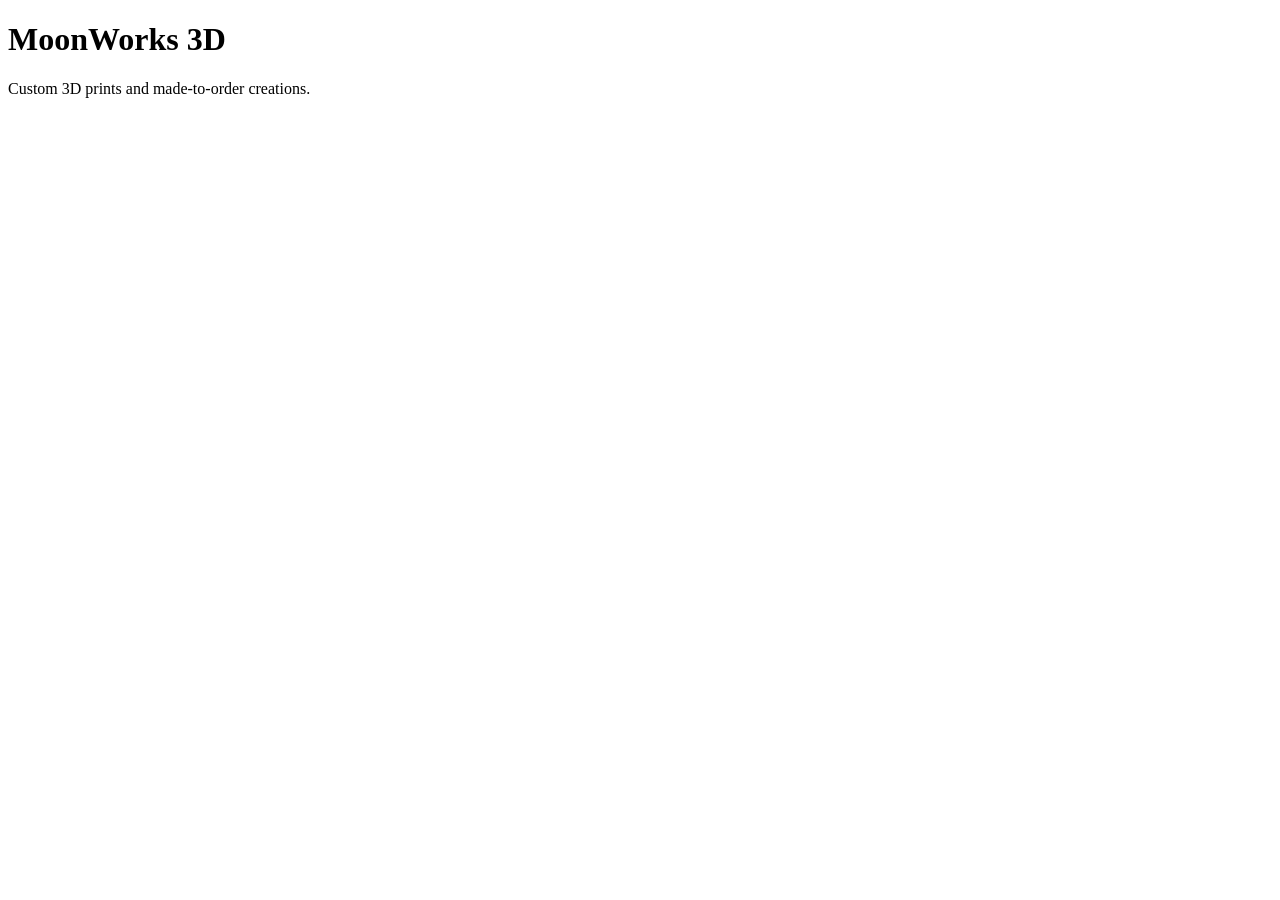
==== index.html @ e885275b "Create index.html" ====
<!DOCTYPE html>
<html lang="en">
<head>
  <meta charset="UTF-8">
  <meta name="viewport" content="width=device-width, initial-scale=1.0">
  <title>MoonWorks 3D</title>
</head>

<body>

  <h1>MoonWorks 3D</h1>

  <p>Custom 3D prints and made-to-order creations.</p>

</body>
</html>
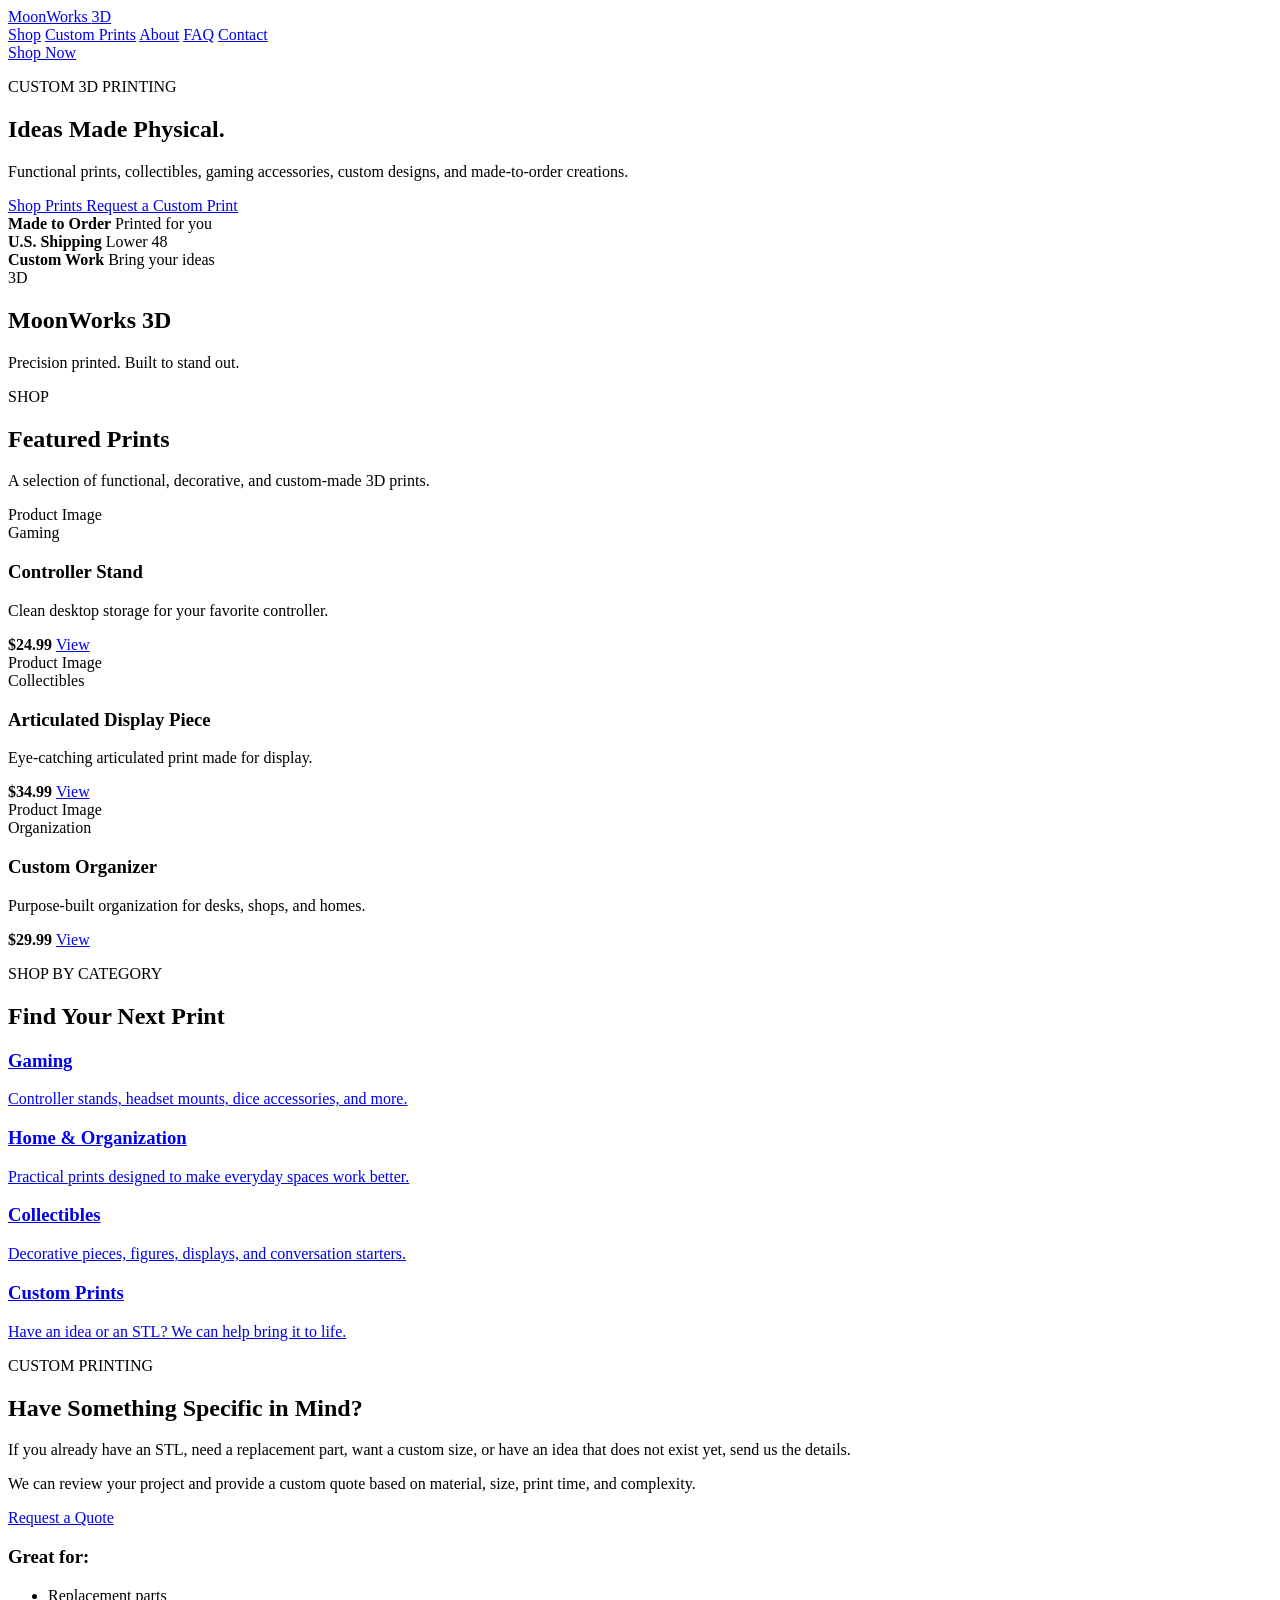
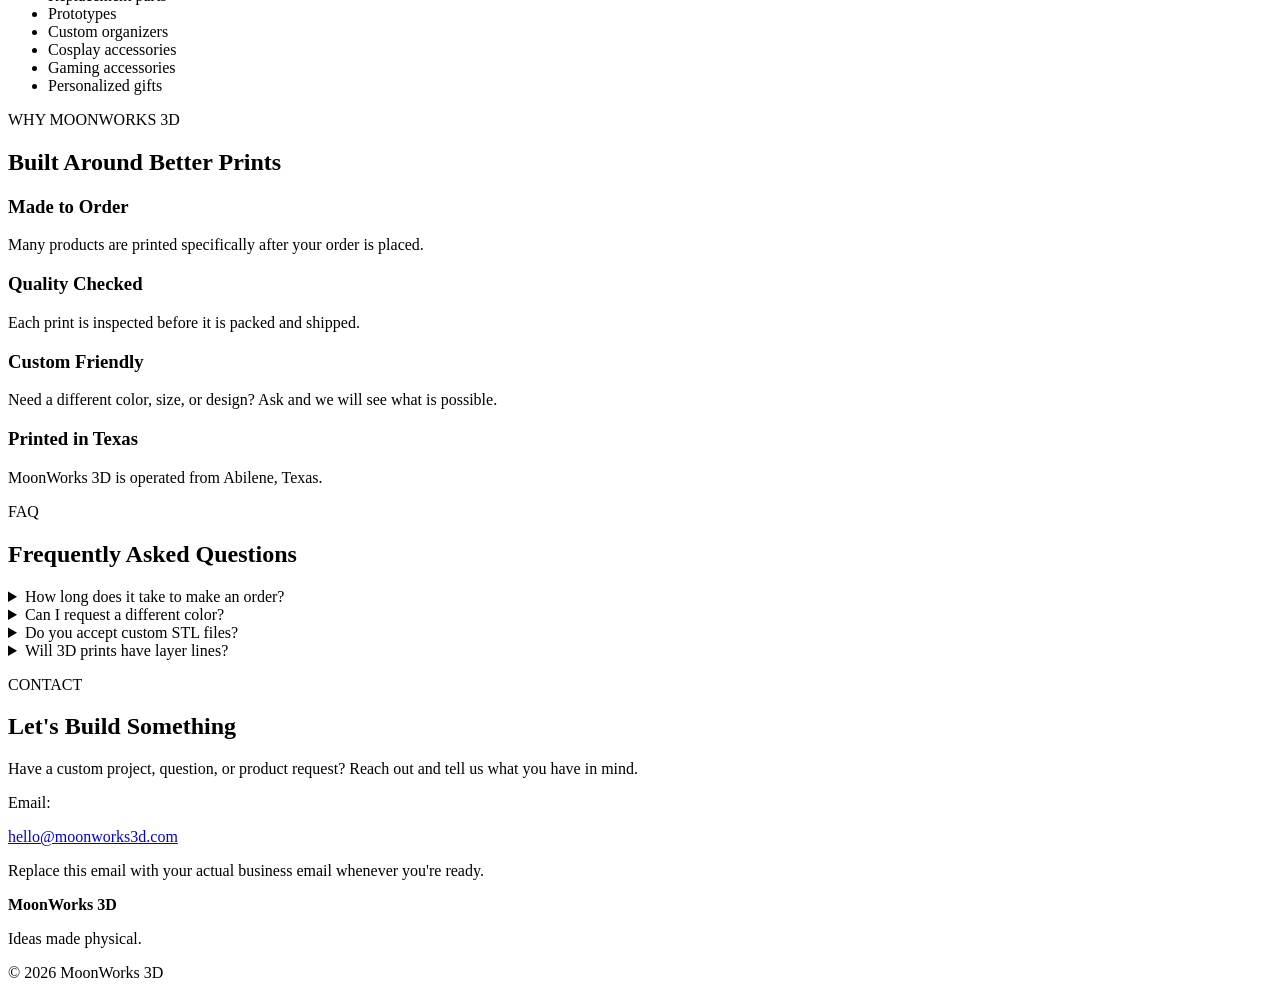
==== commit 373510e2: "Update index.html" ====
--- a/index.html
+++ b/index.html
@@ -3,14 +3,575 @@
 <head>
   <meta charset="UTF-8">
   <meta name="viewport" content="width=device-width, initial-scale=1.0">
-  <title>MoonWorks 3D</title>
+
+  <title>MoonWorks 3D | Custom 3D Prints</title>
+
+  <meta
+    name="description"
+    content="MoonWorks 3D creates custom 3D prints, functional designs, collectibles, gaming accessories, and made-to-order creations."
+  >
+
+  <link rel="stylesheet" href="styles.css">
 </head>
 
 <body>
 
-  <h1>MoonWorks 3D</h1>
-
-  <p>Custom 3D prints and made-to-order creations.</p>
+  <header class="site-header">
+    <div class="container nav-wrap">
+
+      <a href="#" class="logo">
+        MoonWorks <span>3D</span>
+      </a>
+
+      <nav class="main-nav">
+        <a href="#shop">Shop</a>
+        <a href="#custom">Custom Prints</a>
+        <a href="#about">About</a>
+        <a href="#faq">FAQ</a>
+        <a href="#contact">Contact</a>
+      </nav>
+
+      <a href="#shop" class="nav-button">
+        Shop Now
+      </a>
+
+    </div>
+  </header>
+
+
+  <main>
+
+    <section class="hero">
+      <div class="container hero-grid">
+
+        <div class="hero-copy">
+
+          <p class="eyebrow">
+            CUSTOM 3D PRINTING
+          </p>
+
+          <h1>
+            Ideas Made
+            <span>Physical.</span>
+          </h1>
+
+          <p class="hero-text">
+            Functional prints, collectibles, gaming accessories,
+            custom designs, and made-to-order creations.
+          </p>
+
+          <div class="hero-actions">
+
+            <a href="#shop" class="button primary">
+              Shop Prints
+            </a>
+
+            <a href="#custom" class="button secondary">
+              Request a Custom Print
+            </a>
+
+          </div>
+
+          <div class="hero-highlights">
+
+            <div>
+              <strong>Made to Order</strong>
+              <span>Printed for you</span>
+            </div>
+
+            <div>
+              <strong>U.S. Shipping</strong>
+              <span>Lower 48</span>
+            </div>
+
+            <div>
+              <strong>Custom Work</strong>
+              <span>Bring your ideas</span>
+            </div>
+
+          </div>
+
+        </div>
+
+
+        <div class="hero-card">
+
+          <div class="hero-card-inner">
+
+            <div class="print-icon">
+              3D
+            </div>
+
+            <h2>MoonWorks 3D</h2>
+
+            <p>
+              Precision printed.
+              Built to stand out.
+            </p>
+
+          </div>
+
+        </div>
+
+      </div>
+    </section>
+
+
+    <section class="section" id="shop">
+
+      <div class="container">
+
+        <div class="section-heading">
+
+          <p class="eyebrow">
+            SHOP
+          </p>
+
+          <h2>
+            Featured Prints
+          </h2>
+
+          <p>
+            A selection of functional, decorative,
+            and custom-made 3D prints.
+          </p>
+
+        </div>
+
+
+        <div class="product-grid">
+
+          <article class="product-card">
+
+            <div class="product-image placeholder">
+              Product Image
+            </div>
+
+            <div class="product-info">
+
+              <span class="product-category">
+                Gaming
+              </span>
+
+              <h3>
+                Controller Stand
+              </h3>
+
+              <p>
+                Clean desktop storage for your
+                favorite controller.
+              </p>
+
+              <div class="product-footer">
+
+                <strong>
+                  $24.99
+                </strong>
+
+                <a href="#" class="small-button">
+                  View
+                </a>
+
+              </div>
+
+            </div>
+
+          </article>
+
+
+          <article class="product-card">
+
+            <div class="product-image placeholder">
+              Product Image
+            </div>
+
+            <div class="product-info">
+
+              <span class="product-category">
+                Collectibles
+              </span>
+
+              <h3>
+                Articulated Display Piece
+              </h3>
+
+              <p>
+                Eye-catching articulated print
+                made for display.
+              </p>
+
+              <div class="product-footer">
+
+                <strong>
+                  $34.99
+                </strong>
+
+                <a href="#" class="small-button">
+                  View
+                </a>
+
+              </div>
+
+            </div>
+
+          </article>
+
+
+          <article class="product-card">
+
+            <div class="product-image placeholder">
+              Product Image
+            </div>
+
+            <div class="product-info">
+
+              <span class="product-category">
+                Organization
+              </span>
+
+              <h3>
+                Custom Organizer
+              </h3>
+
+              <p>
+                Purpose-built organization for
+                desks, shops, and homes.
+              </p>
+
+              <div class="product-footer">
+
+                <strong>
+                  $29.99
+                </strong>
+
+                <a href="#" class="small-button">
+                  View
+                </a>
+
+              </div>
+
+            </div>
+
+          </article>
+
+        </div>
+
+      </div>
+
+    </section>
+
+
+    <section class="section dark-section">
+
+      <div class="container">
+
+        <div class="section-heading">
+
+          <p class="eyebrow">
+            SHOP BY CATEGORY
+          </p>
+
+          <h2>
+            Find Your Next Print
+          </h2>
+
+        </div>
+
+
+        <div class="category-grid">
+
+          <a href="#" class="category-card">
+            <h3>Gaming</h3>
+            <p>
+              Controller stands, headset mounts,
+              dice accessories, and more.
+            </p>
+          </a>
+
+          <a href="#" class="category-card">
+            <h3>Home & Organization</h3>
+            <p>
+              Practical prints designed to make
+              everyday spaces work better.
+            </p>
+          </a>
+
+          <a href="#" class="category-card">
+            <h3>Collectibles</h3>
+            <p>
+              Decorative pieces, figures,
+              displays, and conversation starters.
+            </p>
+          </a>
+
+          <a href="#" class="category-card">
+            <h3>Custom Prints</h3>
+            <p>
+              Have an idea or an STL?
+              We can help bring it to life.
+            </p>
+          </a>
+
+        </div>
+
+      </div>
+
+    </section>
+
+
+    <section class="section custom-section" id="custom">
+
+      <div class="container custom-grid">
+
+        <div>
+
+          <p class="eyebrow">
+            CUSTOM PRINTING
+          </p>
+
+          <h2>
+            Have Something Specific in Mind?
+          </h2>
+
+          <p>
+            If you already have an STL, need a replacement part,
+            want a custom size, or have an idea that does not exist yet,
+            send us the details.
+          </p>
+
+          <p>
+            We can review your project and provide a custom quote
+            based on material, size, print time, and complexity.
+          </p>
+
+          <a href="#contact" class="button primary">
+            Request a Quote
+          </a>
+
+        </div>
+
+
+        <div class="custom-box">
+
+          <h3>
+            Great for:
+          </h3>
+
+          <ul>
+            <li>Replacement parts</li>
+            <li>Prototypes</li>
+            <li>Custom organizers</li>
+            <li>Cosplay accessories</li>
+            <li>Gaming accessories</li>
+            <li>Personalized gifts</li>
+          </ul>
+
+        </div>
+
+      </div>
+
+    </section>
+
+
+    <section class="section" id="about">
+
+      <div class="container">
+
+        <div class="section-heading">
+
+          <p class="eyebrow">
+            WHY MOONWORKS 3D
+          </p>
+
+          <h2>
+            Built Around Better Prints
+          </h2>
+
+        </div>
+
+
+        <div class="benefit-grid">
+
+          <div class="benefit">
+            <h3>Made to Order</h3>
+            <p>
+              Many products are printed specifically
+              after your order is placed.
+            </p>
+          </div>
+
+          <div class="benefit">
+            <h3>Quality Checked</h3>
+            <p>
+              Each print is inspected before it
+              is packed and shipped.
+            </p>
+          </div>
+
+          <div class="benefit">
+            <h3>Custom Friendly</h3>
+            <p>
+              Need a different color, size, or design?
+              Ask and we will see what is possible.
+            </p>
+          </div>
+
+          <div class="benefit">
+            <h3>Printed in Texas</h3>
+            <p>
+              MoonWorks 3D is operated from
+              Abilene, Texas.
+            </p>
+          </div>
+
+        </div>
+
+      </div>
+
+    </section>
+
+
+    <section class="section dark-section" id="faq">
+
+      <div class="container">
+
+        <div class="section-heading">
+
+          <p class="eyebrow">
+            FAQ
+          </p>
+
+          <h2>
+            Frequently Asked Questions
+          </h2>
+
+        </div>
+
+
+        <div class="faq-list">
+
+          <details>
+            <summary>
+              How long does it take to make an order?
+            </summary>
+
+            <p>
+              Production time depends on the size and complexity
+              of the print. Most items will list an estimated
+              production time before purchase.
+            </p>
+          </details>
+
+
+          <details>
+            <summary>
+              Can I request a different color?
+            </summary>
+
+            <p>
+              Yes. Available colors depend on the material
+              currently in stock.
+            </p>
+          </details>
+
+
+          <details>
+            <summary>
+              Do you accept custom STL files?
+            </summary>
+
+            <p>
+              Yes. You can request a quote for an STL you already
+              own or have permission to print.
+            </p>
+          </details>
+
+
+          <details>
+            <summary>
+              Will 3D prints have layer lines?
+            </summary>
+
+            <p>
+              Yes. FDM 3D printing creates products layer by layer,
+              so minor layer lines and surface variations are normal.
+            </p>
+          </details>
+
+        </div>
+
+      </div>
+
+    </section>
+
+
+    <section class="section contact-section" id="contact">
+
+      <div class="container contact-grid">
+
+        <div>
+
+          <p class="eyebrow">
+            CONTACT
+          </p>
+
+          <h2>
+            Let's Build Something
+          </h2>
+
+          <p>
+            Have a custom project, question, or product request?
+            Reach out and tell us what you have in mind.
+          </p>
+
+        </div>
+
+
+        <div class="contact-card">
+
+          <p>
+            Email:
+          </p>
+
+          <a href="mailto:hello@moonworks3d.com">
+            hello@moonworks3d.com
+          </a>
+
+          <p class="small-note">
+            Replace this email with your actual business email
+            whenever you're ready.
+          </p>
+
+        </div>
+
+      </div>
+
+    </section>
+
+  </main>
+
+
+  <footer class="site-footer">
+
+    <div class="container footer-wrap">
+
+      <div>
+        <strong>
+          MoonWorks 3D
+        </strong>
+
+        <p>
+          Ideas made physical.
+        </p>
+      </div>
+
+      <p>
+        © 2026 MoonWorks 3D
+      </p>
+
+    </div>
+
+  </footer>
 
 </body>
 </html>
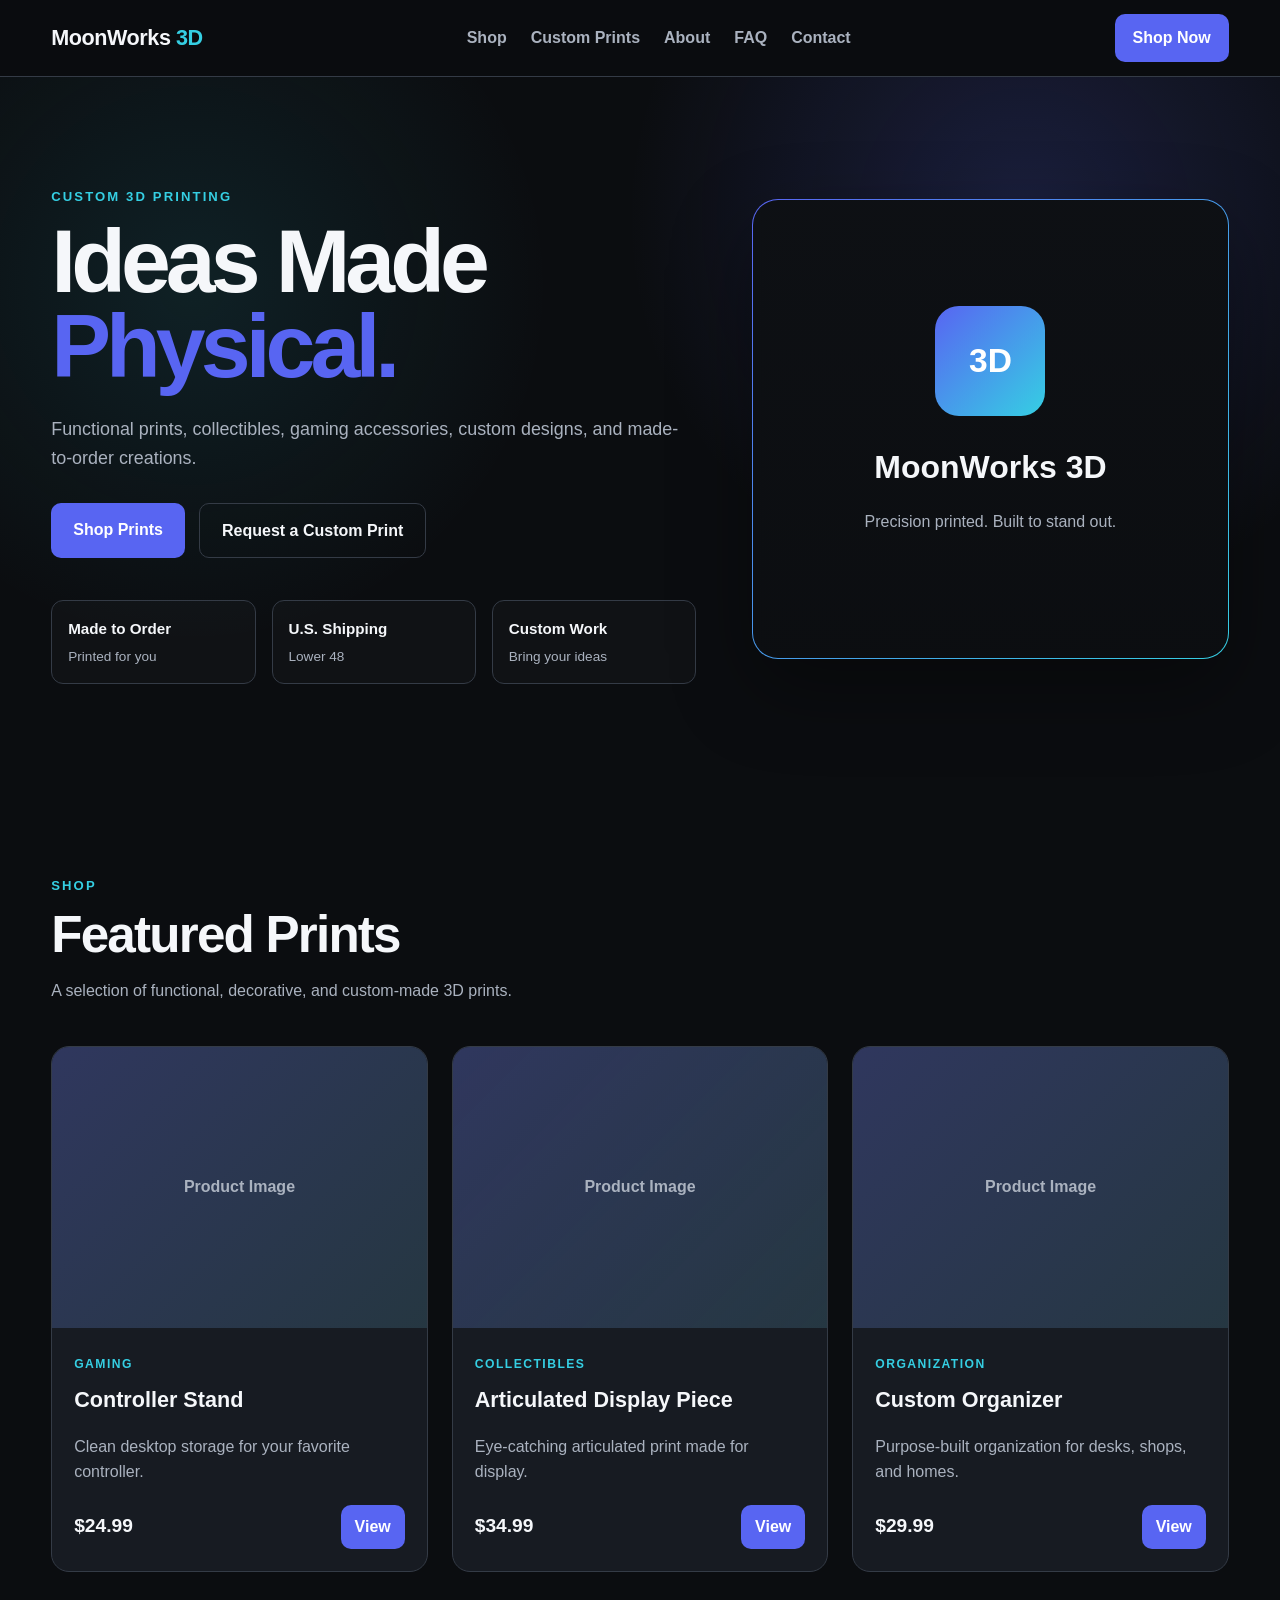
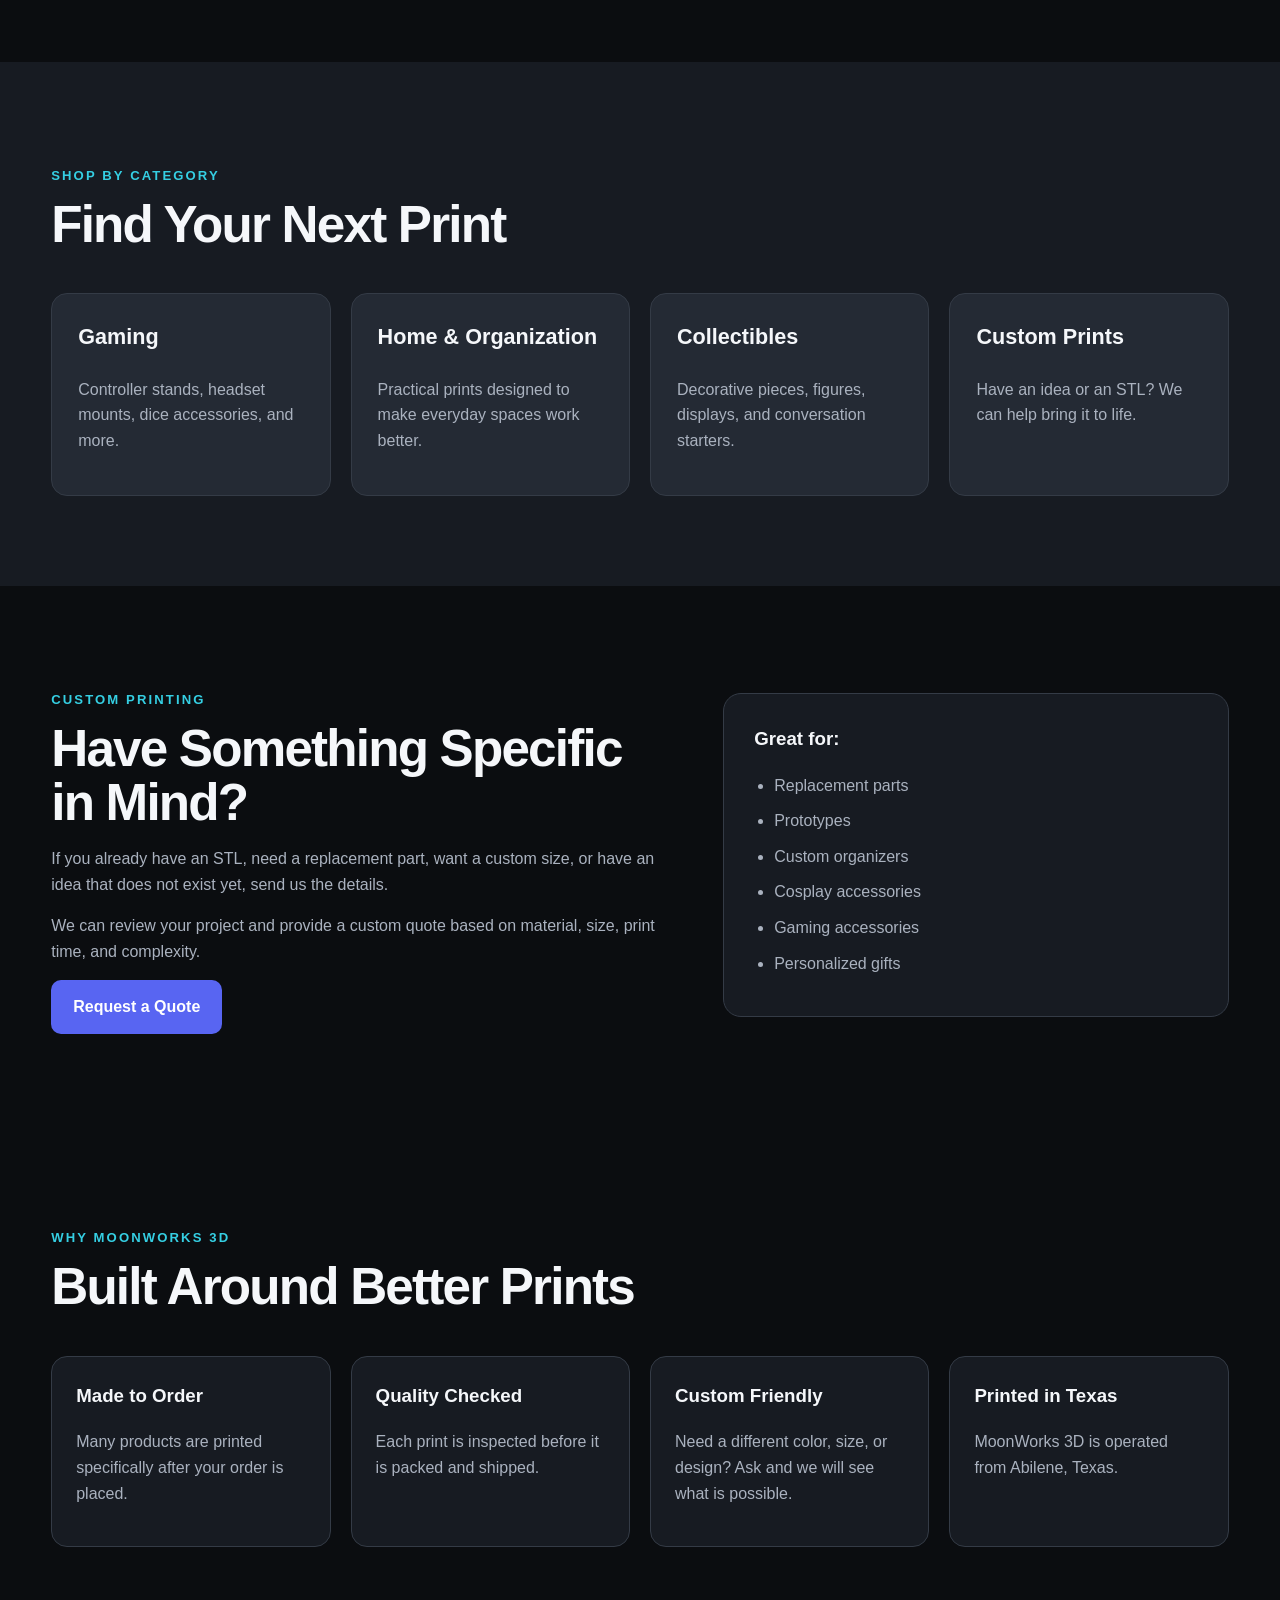
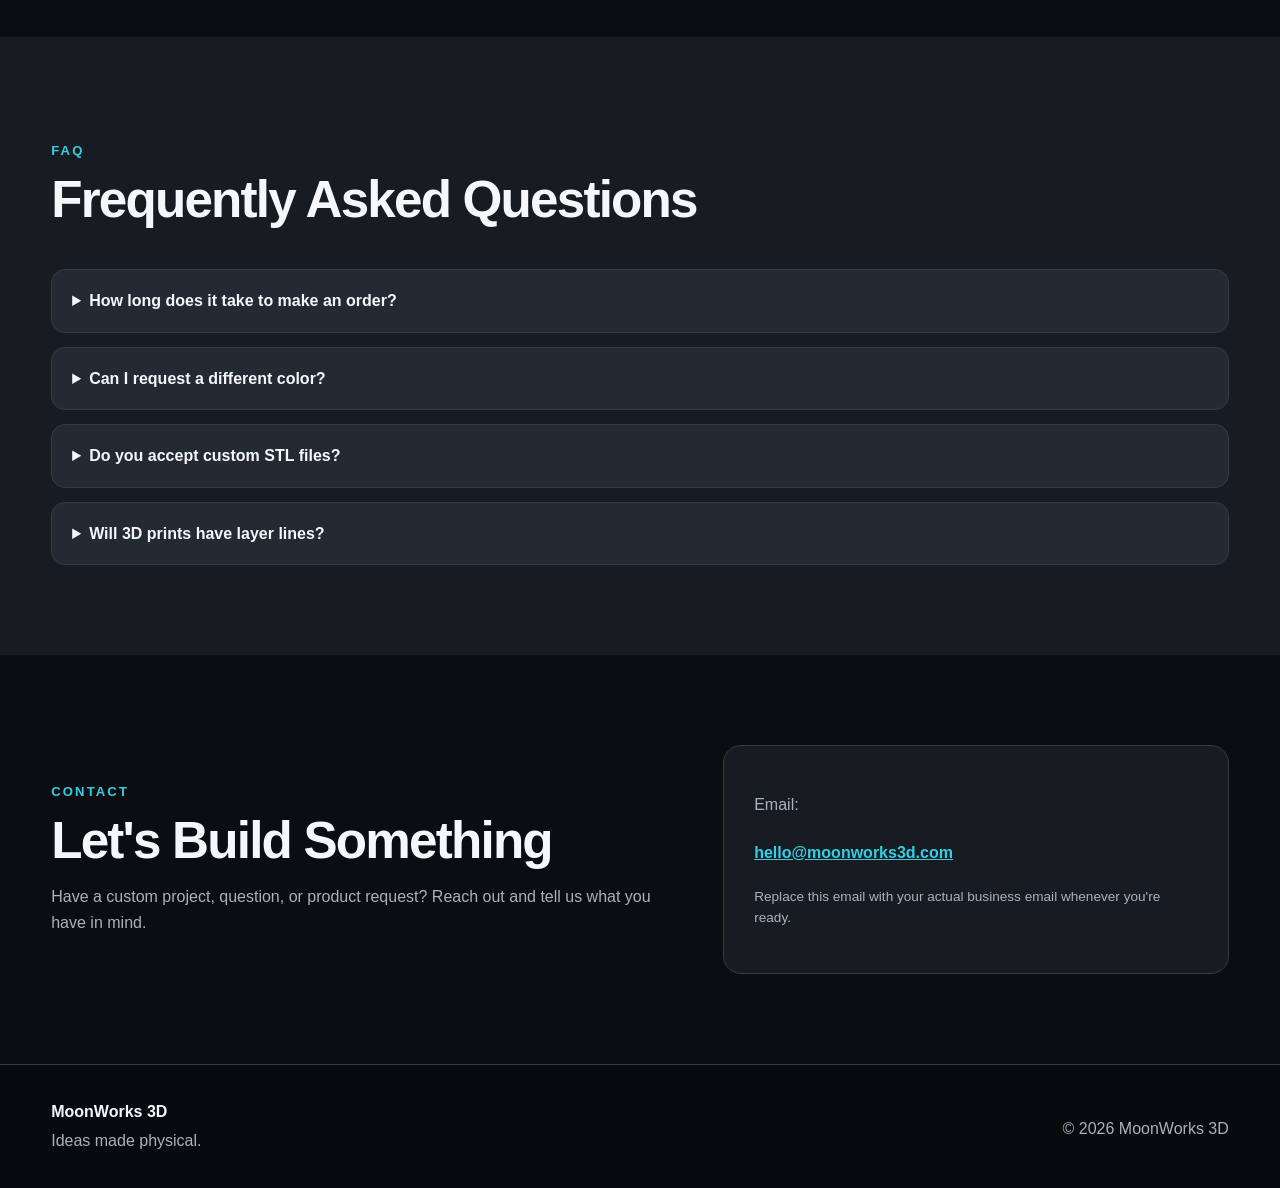
==== commit ab1a5c93: "Update index.html" ====
--- a/index.html
+++ b/index.html
@@ -24,14 +24,14 @@
       </a>
 
       <nav class="main-nav">
-        <a href="#shop">Shop</a>
+        <a href="shop.html">Shop</a>        
         <a href="#custom">Custom Prints</a>
         <a href="#about">About</a>
         <a href="#faq">FAQ</a>
         <a href="#contact">Contact</a>
       </nav>
 
-      <a href="#shop" class="nav-button">
+      <a href="shop.html" class="nav-button">
         Shop Now
       </a>
 
@@ -62,7 +62,7 @@
 
           <div class="hero-actions">
 
-            <a href="#shop" class="button primary">
+            <a href="shop.html" class="button primary">
               Shop Prints
             </a>
 
--- a/styles.css
+++ b/styles.css
@@ -0,0 +1,536 @@
+:root {
+  --black: #0b0d10;
+  --graphite: #171b22;
+  --gunmetal: #242a34;
+  --blue: #5865f2;
+  --cyan: #35cfe3;
+  --white: #f5f7fa;
+  --gray: #aab2bf;
+  --border: #343b46;
+}
+
+* {
+  box-sizing: border-box;
+}
+
+html {
+  scroll-behavior: smooth;
+}
+
+body {
+  margin: 0;
+  font-family: Arial, Helvetica, sans-serif;
+  background: var(--black);
+  color: var(--white);
+  line-height: 1.6;
+}
+
+a {
+  color: inherit;
+}
+
+.container {
+  width: min(1180px, 92%);
+  margin: 0 auto;
+}
+
+.site-header {
+  position: sticky;
+  top: 0;
+  z-index: 1000;
+  background: rgba(11, 13, 16, 0.96);
+  border-bottom: 1px solid var(--border);
+  backdrop-filter: blur(10px);
+}
+
+.nav-wrap {
+  min-height: 76px;
+  display: flex;
+  align-items: center;
+  justify-content: space-between;
+  gap: 24px;
+}
+
+.logo {
+  font-size: 1.35rem;
+  font-weight: 800;
+  text-decoration: none;
+  letter-spacing: -0.02em;
+}
+
+.logo span {
+  color: var(--cyan);
+}
+
+.main-nav {
+  display: flex;
+  gap: 24px;
+}
+
+.main-nav a {
+  text-decoration: none;
+  color: var(--gray);
+  font-weight: 600;
+}
+
+.main-nav a:hover {
+  color: var(--white);
+}
+
+.nav-button,
+.button,
+.small-button {
+  text-decoration: none;
+  font-weight: 700;
+  border-radius: 10px;
+  transition: 0.2s ease;
+}
+
+.nav-button {
+  padding: 11px 18px;
+  background: var(--blue);
+  color: white;
+}
+
+.nav-button:hover {
+  transform: translateY(-1px);
+}
+
+.hero {
+  background:
+    radial-gradient(circle at 80% 20%, rgba(88, 101, 242, 0.20), transparent 34%),
+    radial-gradient(circle at 15% 30%, rgba(53, 207, 227, 0.10), transparent 30%),
+    var(--black);
+
+  padding: 96px 0 88px;
+}
+
+.hero-grid {
+  display: grid;
+  grid-template-columns: 1.15fr 0.85fr;
+  gap: 56px;
+  align-items: center;
+}
+
+.eyebrow {
+  color: var(--cyan);
+  font-size: 0.82rem;
+  font-weight: 800;
+  letter-spacing: 0.16em;
+  margin-bottom: 12px;
+}
+
+.hero h1 {
+  margin: 0;
+  font-size: clamp(3rem, 7vw, 6.5rem);
+  line-height: 0.95;
+  letter-spacing: -0.055em;
+  max-width: 760px;
+}
+
+.hero h1 span {
+  color: var(--blue);
+}
+
+.hero-text {
+  margin-top: 26px;
+  max-width: 650px;
+  color: var(--gray);
+  font-size: 1.12rem;
+}
+
+.hero-actions {
+  display: flex;
+  gap: 14px;
+  flex-wrap: wrap;
+  margin-top: 30px;
+}
+
+.button {
+  display: inline-block;
+  padding: 14px 22px;
+}
+
+.button.primary {
+  background: var(--blue);
+  color: white;
+}
+
+.button.primary:hover {
+  transform: translateY(-2px);
+}
+
+.button.secondary {
+  border: 1px solid var(--border);
+  color: var(--white);
+  background: transparent;
+}
+
+.button.secondary:hover {
+  border-color: var(--cyan);
+  color: var(--cyan);
+}
+
+.hero-highlights {
+  display: grid;
+  grid-template-columns: repeat(3, 1fr);
+  gap: 16px;
+  margin-top: 42px;
+}
+
+.hero-highlights div {
+  padding: 16px;
+  border: 1px solid var(--border);
+  border-radius: 12px;
+  background: rgba(255, 255, 255, 0.02);
+}
+
+.hero-highlights strong,
+.hero-highlights span {
+  display: block;
+}
+
+.hero-highlights strong {
+  font-size: 0.95rem;
+}
+
+.hero-highlights span {
+  margin-top: 4px;
+  color: var(--gray);
+  font-size: 0.85rem;
+}
+
+.hero-card {
+  min-height: 460px;
+  border-radius: 26px;
+  padding: 1px;
+  background: linear-gradient(135deg, var(--blue), var(--cyan));
+  box-shadow: 0 30px 80px rgba(0, 0, 0, 0.35);
+}
+
+.hero-card-inner {
+  height: 100%;
+  min-height: 458px;
+  border-radius: 25px;
+  background:
+    linear-gradient(rgba(11, 13, 16, 0.78), rgba(11, 13, 16, 0.95)),
+    var(--graphite);
+
+  display: flex;
+  flex-direction: column;
+  align-items: center;
+  justify-content: center;
+  text-align: center;
+  padding: 40px;
+}
+
+.print-icon {
+  width: 110px;
+  height: 110px;
+  border-radius: 24px;
+  display: grid;
+  place-items: center;
+
+  font-size: 2.1rem;
+  font-weight: 900;
+
+  background: linear-gradient(135deg, var(--blue), var(--cyan));
+  color: white;
+
+  margin-bottom: 26px;
+}
+
+.hero-card h2 {
+  font-size: 2rem;
+  margin: 0;
+}
+
+.hero-card p {
+  color: var(--gray);
+  max-width: 260px;
+}
+
+.section {
+  padding: 90px 0;
+}
+
+.dark-section {
+  background: var(--graphite);
+}
+
+.section-heading {
+  max-width: 680px;
+  margin-bottom: 42px;
+}
+
+.section-heading h2,
+.custom-section h2,
+.contact-section h2 {
+  margin: 0;
+  font-size: clamp(2rem, 4vw, 3.4rem);
+  line-height: 1.05;
+  letter-spacing: -0.035em;
+}
+
+.section-heading p:not(.eyebrow) {
+  color: var(--gray);
+}
+
+.product-grid {
+  display: grid;
+  grid-template-columns: repeat(3, 1fr);
+  gap: 24px;
+}
+
+.product-card {
+  background: var(--graphite);
+  border: 1px solid var(--border);
+  border-radius: 18px;
+  overflow: hidden;
+}
+
+.product-image {
+  aspect-ratio: 4 / 3;
+  display: grid;
+  place-items: center;
+  background:
+    linear-gradient(135deg, rgba(88, 101, 242, 0.22), rgba(53, 207, 227, 0.08)),
+    var(--gunmetal);
+  color: var(--gray);
+  font-weight: 700;
+}
+
+.product-info {
+  padding: 22px;
+}
+
+.product-category {
+  color: var(--cyan);
+  font-size: 0.76rem;
+  font-weight: 800;
+  text-transform: uppercase;
+  letter-spacing: 0.12em;
+}
+
+.product-info h3 {
+  margin: 8px 0 8px;
+  font-size: 1.35rem;
+}
+
+.product-info p {
+  color: var(--gray);
+}
+
+.product-footer {
+  display: flex;
+  justify-content: space-between;
+  align-items: center;
+  margin-top: 20px;
+}
+
+.product-footer strong {
+  font-size: 1.2rem;
+}
+
+.small-button {
+  padding: 9px 14px;
+  background: var(--blue);
+  color: white;
+}
+
+.category-grid {
+  display: grid;
+  grid-template-columns: repeat(4, 1fr);
+  gap: 20px;
+}
+
+.category-card {
+  text-decoration: none;
+  padding: 26px;
+  border: 1px solid var(--border);
+  border-radius: 16px;
+  background: var(--gunmetal);
+  min-height: 190px;
+}
+
+.category-card:hover {
+  border-color: var(--blue);
+  transform: translateY(-2px);
+}
+
+.category-card h3 {
+  margin-top: 0;
+  font-size: 1.35rem;
+}
+
+.category-card p {
+  color: var(--gray);
+}
+
+.custom-grid,
+.contact-grid {
+  display: grid;
+  grid-template-columns: 1.1fr 0.9fr;
+  gap: 54px;
+  align-items: center;
+}
+
+.custom-section p:not(.eyebrow),
+.contact-section p:not(.eyebrow) {
+  color: var(--gray);
+}
+
+.custom-box,
+.contact-card {
+  border: 1px solid var(--border);
+  background: var(--graphite);
+  border-radius: 18px;
+  padding: 30px;
+}
+
+.custom-box h3 {
+  margin-top: 0;
+}
+
+.custom-box ul {
+  margin: 0;
+  padding-left: 20px;
+}
+
+.custom-box li {
+  margin: 10px 0;
+  color: var(--gray);
+}
+
+.benefit-grid {
+  display: grid;
+  grid-template-columns: repeat(4, 1fr);
+  gap: 20px;
+}
+
+.benefit {
+  padding: 24px;
+  border-radius: 16px;
+  border: 1px solid var(--border);
+  background: var(--graphite);
+}
+
+.benefit h3 {
+  margin-top: 0;
+}
+
+.benefit p {
+  color: var(--gray);
+}
+
+.faq-list {
+  display: grid;
+  gap: 14px;
+}
+
+details {
+  border: 1px solid var(--border);
+  border-radius: 14px;
+  padding: 18px 20px;
+  background: var(--gunmetal);
+}
+
+summary {
+  cursor: pointer;
+  font-weight: 700;
+}
+
+details p {
+  color: var(--gray);
+  margin-bottom: 0;
+}
+
+.contact-card a {
+  display: inline-block;
+  margin-top: 6px;
+  color: var(--cyan);
+  font-weight: 700;
+}
+
+.small-note {
+  font-size: 0.85rem;
+  margin-top: 20px;
+}
+
+.site-footer {
+  border-top: 1px solid var(--border);
+  background: #080a0d;
+  padding: 34px 0;
+}
+
+.footer-wrap {
+  display: flex;
+  justify-content: space-between;
+  align-items: center;
+  gap: 20px;
+}
+
+.footer-wrap p {
+  color: var(--gray);
+  margin: 4px 0 0;
+}
+
+@media (max-width: 900px) {
+  .main-nav {
+    display: none;
+  }
+
+  .hero-grid,
+  .custom-grid,
+  .contact-grid {
+    grid-template-columns: 1fr;
+  }
+
+  .product-grid {
+    grid-template-columns: 1fr 1fr;
+  }
+
+  .category-grid,
+  .benefit-grid {
+    grid-template-columns: 1fr 1fr;
+  }
+
+  .hero-card {
+    min-height: 340px;
+  }
+
+  .hero-card-inner {
+    min-height: 338px;
+  }
+}
+
+@media (max-width: 620px) {
+  .nav-button {
+    display: none;
+  }
+
+  .hero {
+    padding-top: 72px;
+  }
+
+  .hero-highlights,
+  .product-grid,
+  .category-grid,
+  .benefit-grid {
+    grid-template-columns: 1fr;
+  }
+
+  .hero-actions {
+    flex-direction: column;
+  }
+
+  .button {
+    text-align: center;
+    width: 100%;
+  }
+
+  .footer-wrap {
+    flex-direction: column;
+    align-items: flex-start;
+  }
+}
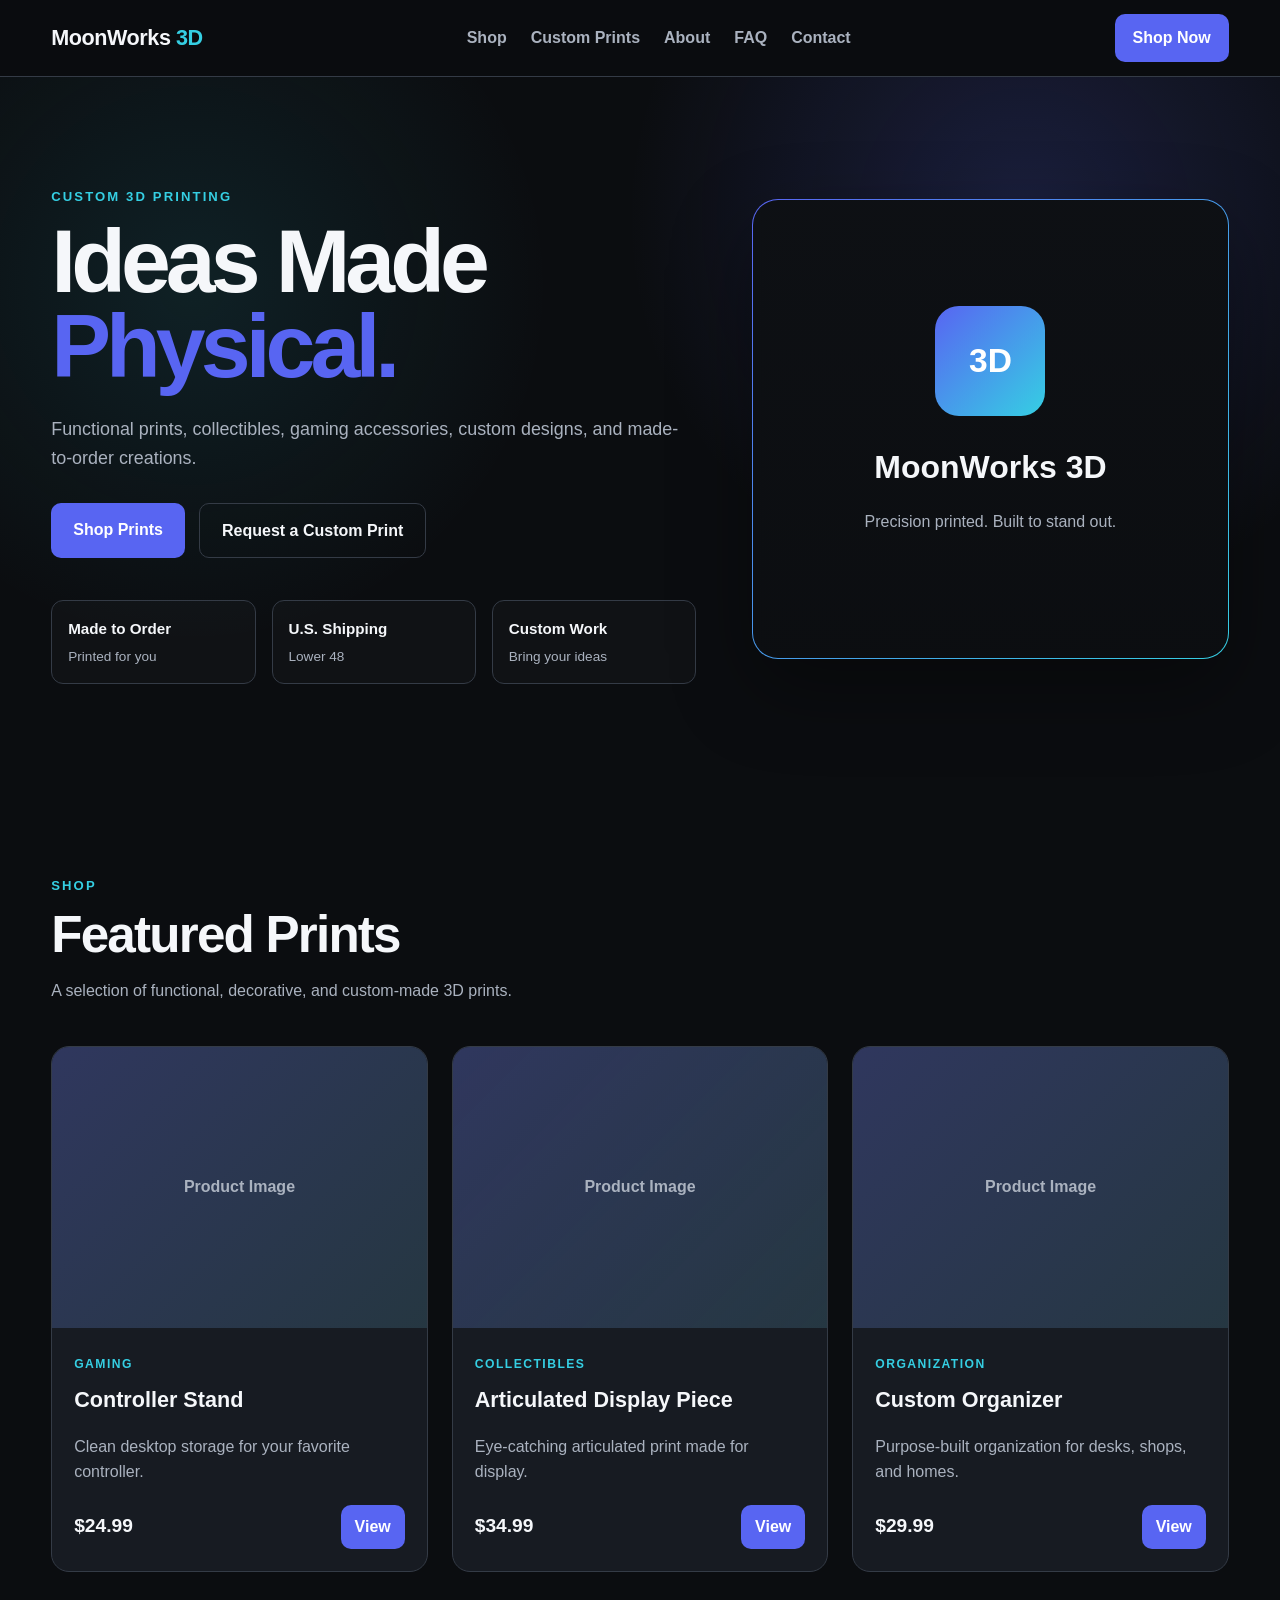
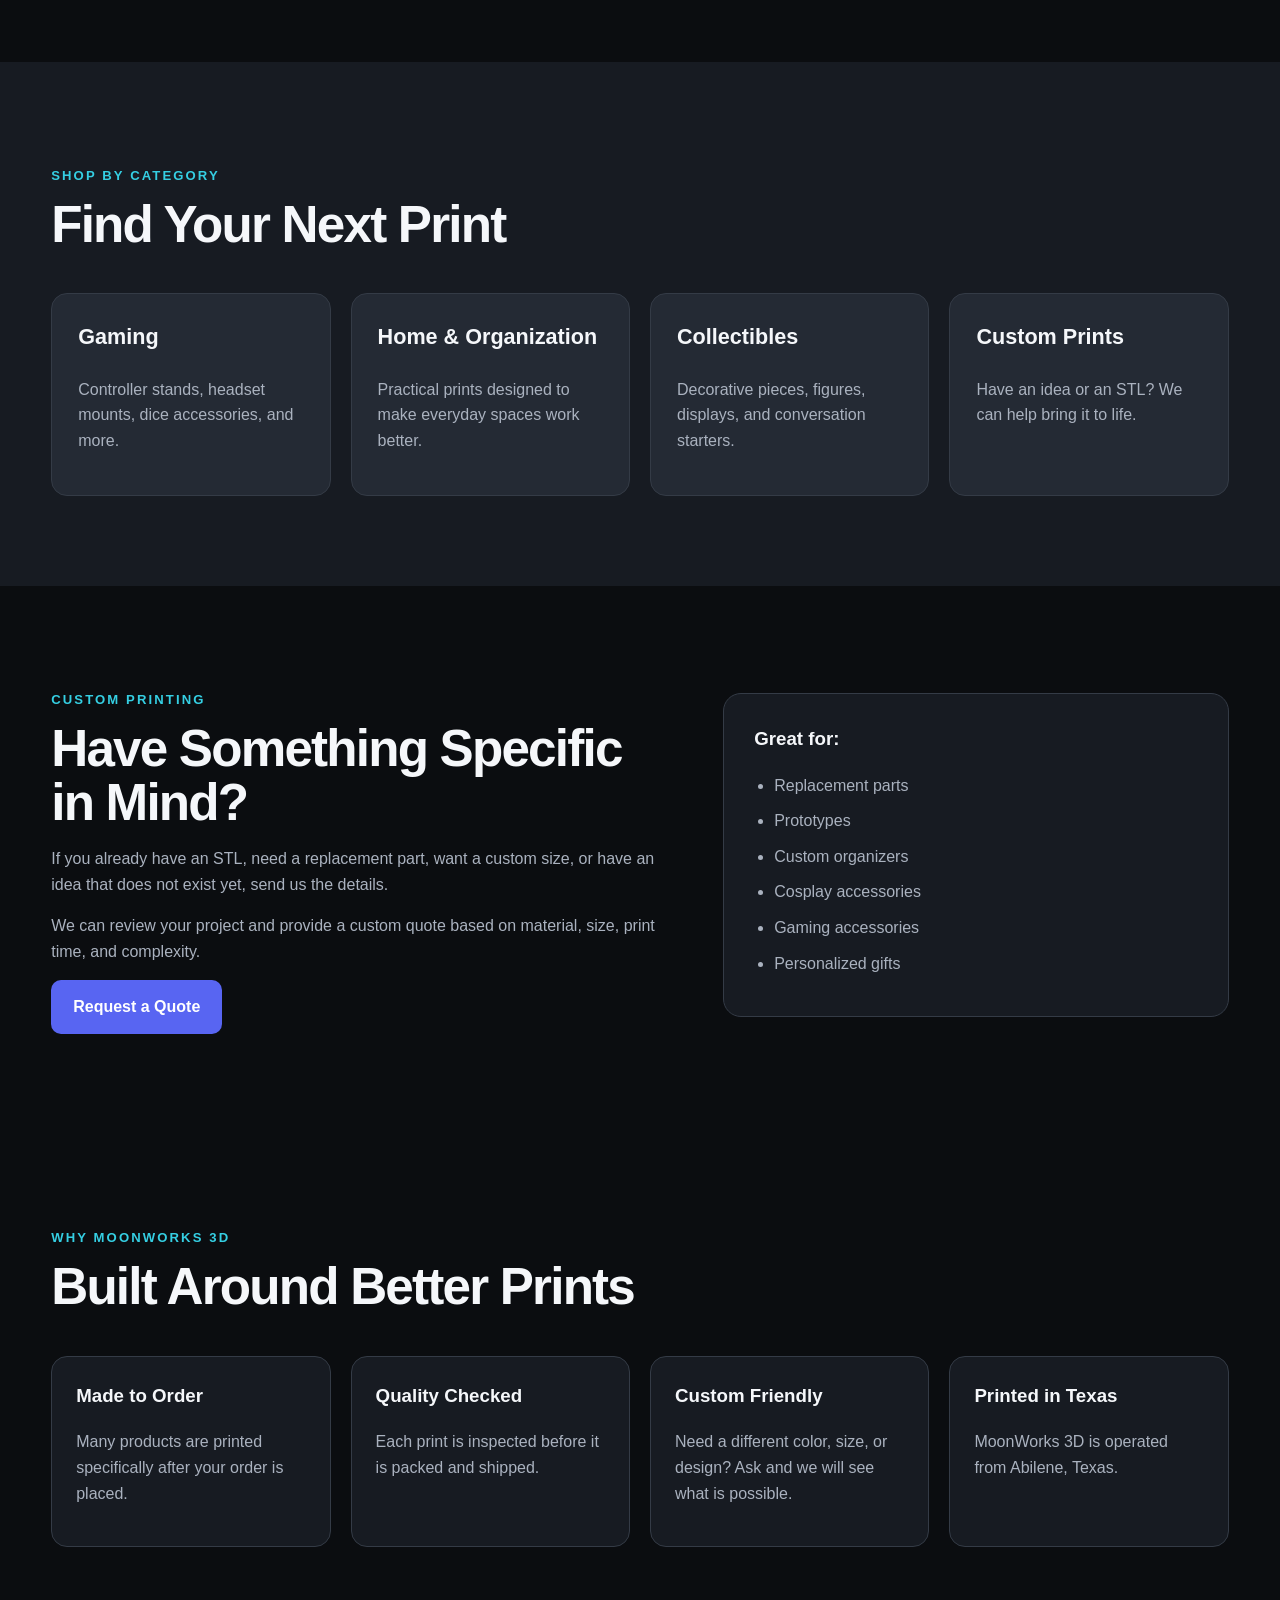
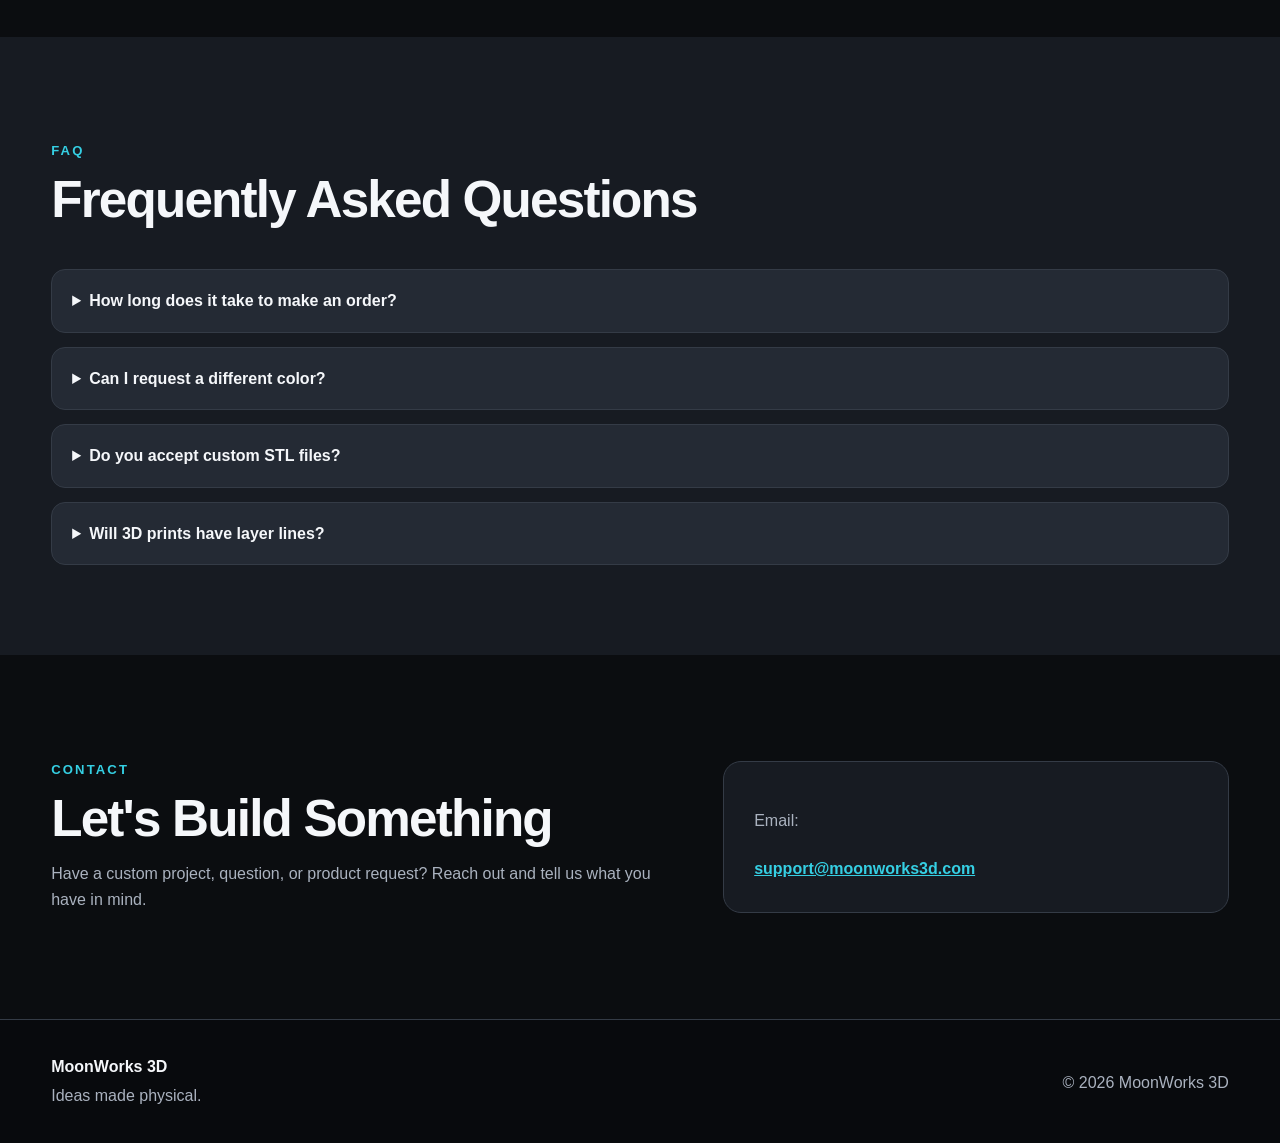
==== commit ebf8d127: "Update index.html" ====
--- a/index.html
+++ b/index.html
@@ -533,14 +533,9 @@
             Email:
           </p>
 
-          <a href="mailto:hello@moonworks3d.com">
-            hello@moonworks3d.com
+         <a href="mailto:support@moonworks3d.com">
+            support@moonworks3d.com
           </a>
-
-          <p class="small-note">
-            Replace this email with your actual business email
-            whenever you're ready.
-          </p>
 
         </div>
 
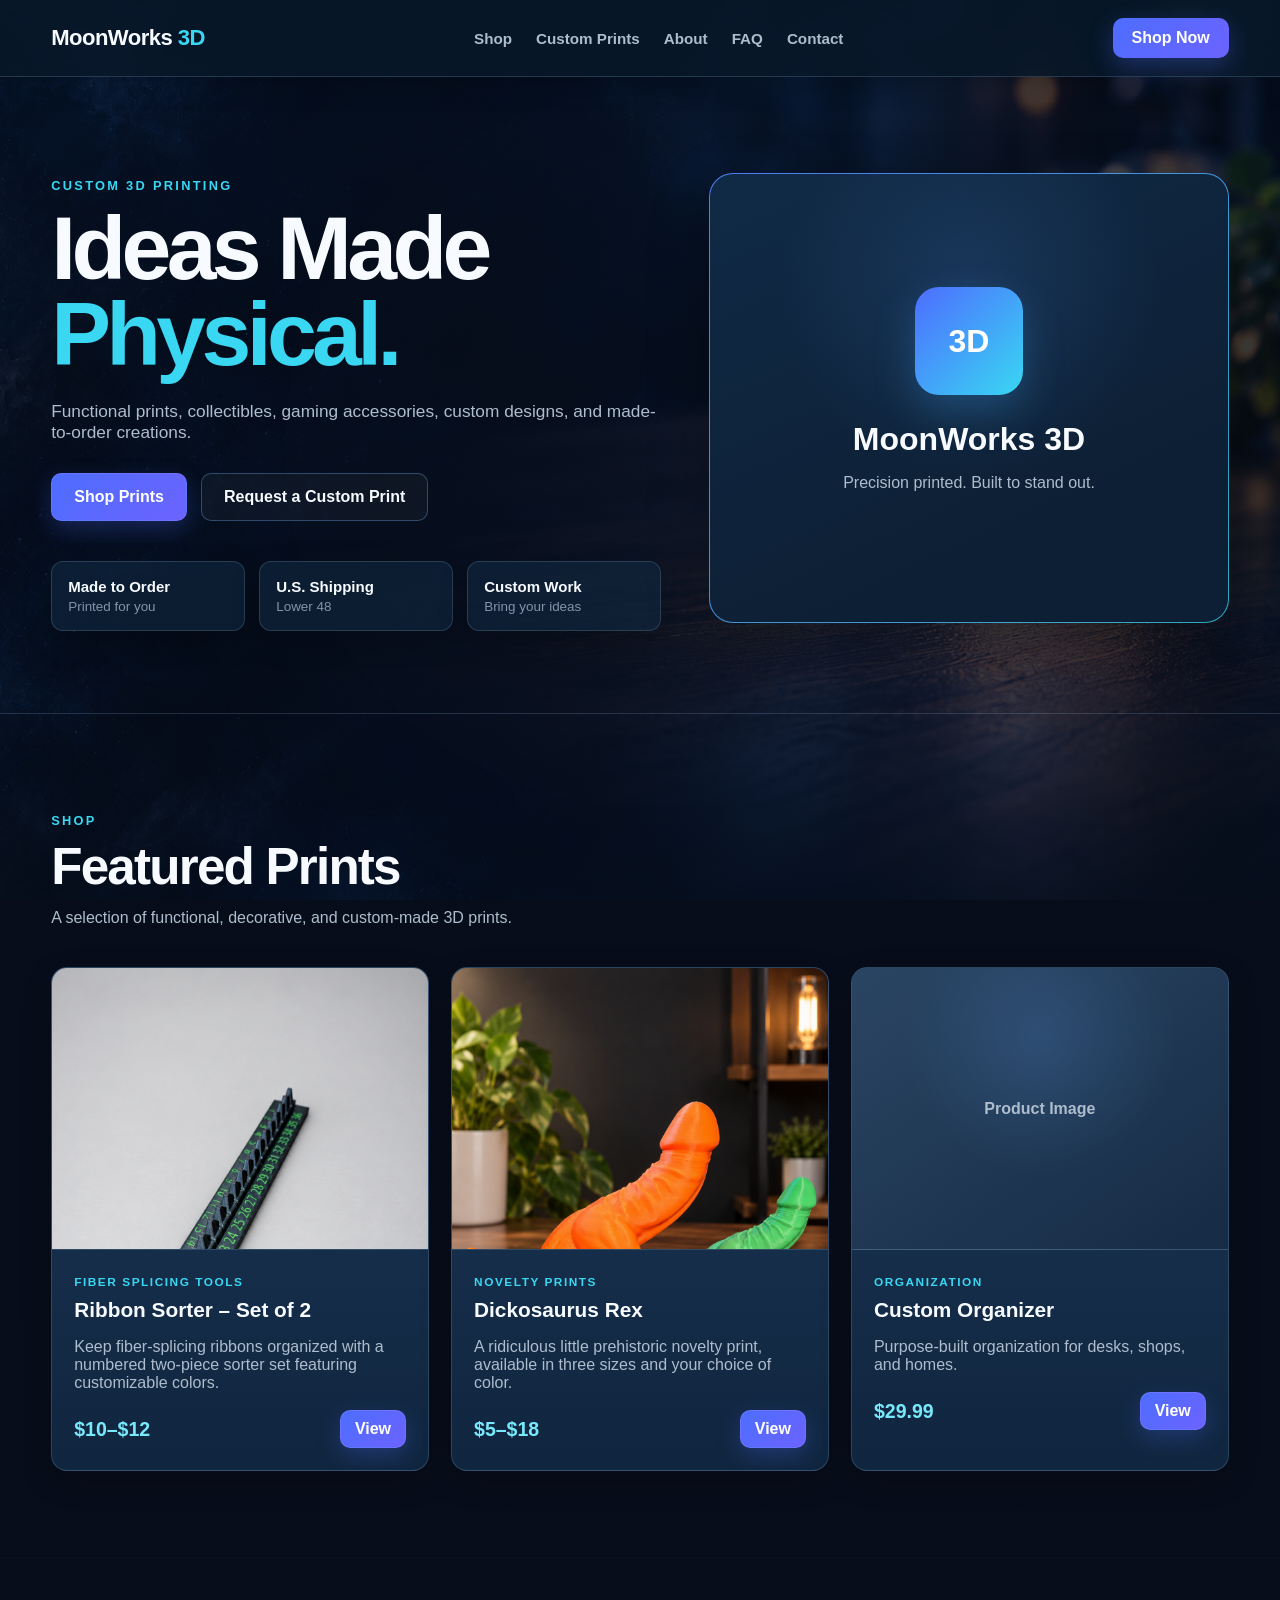
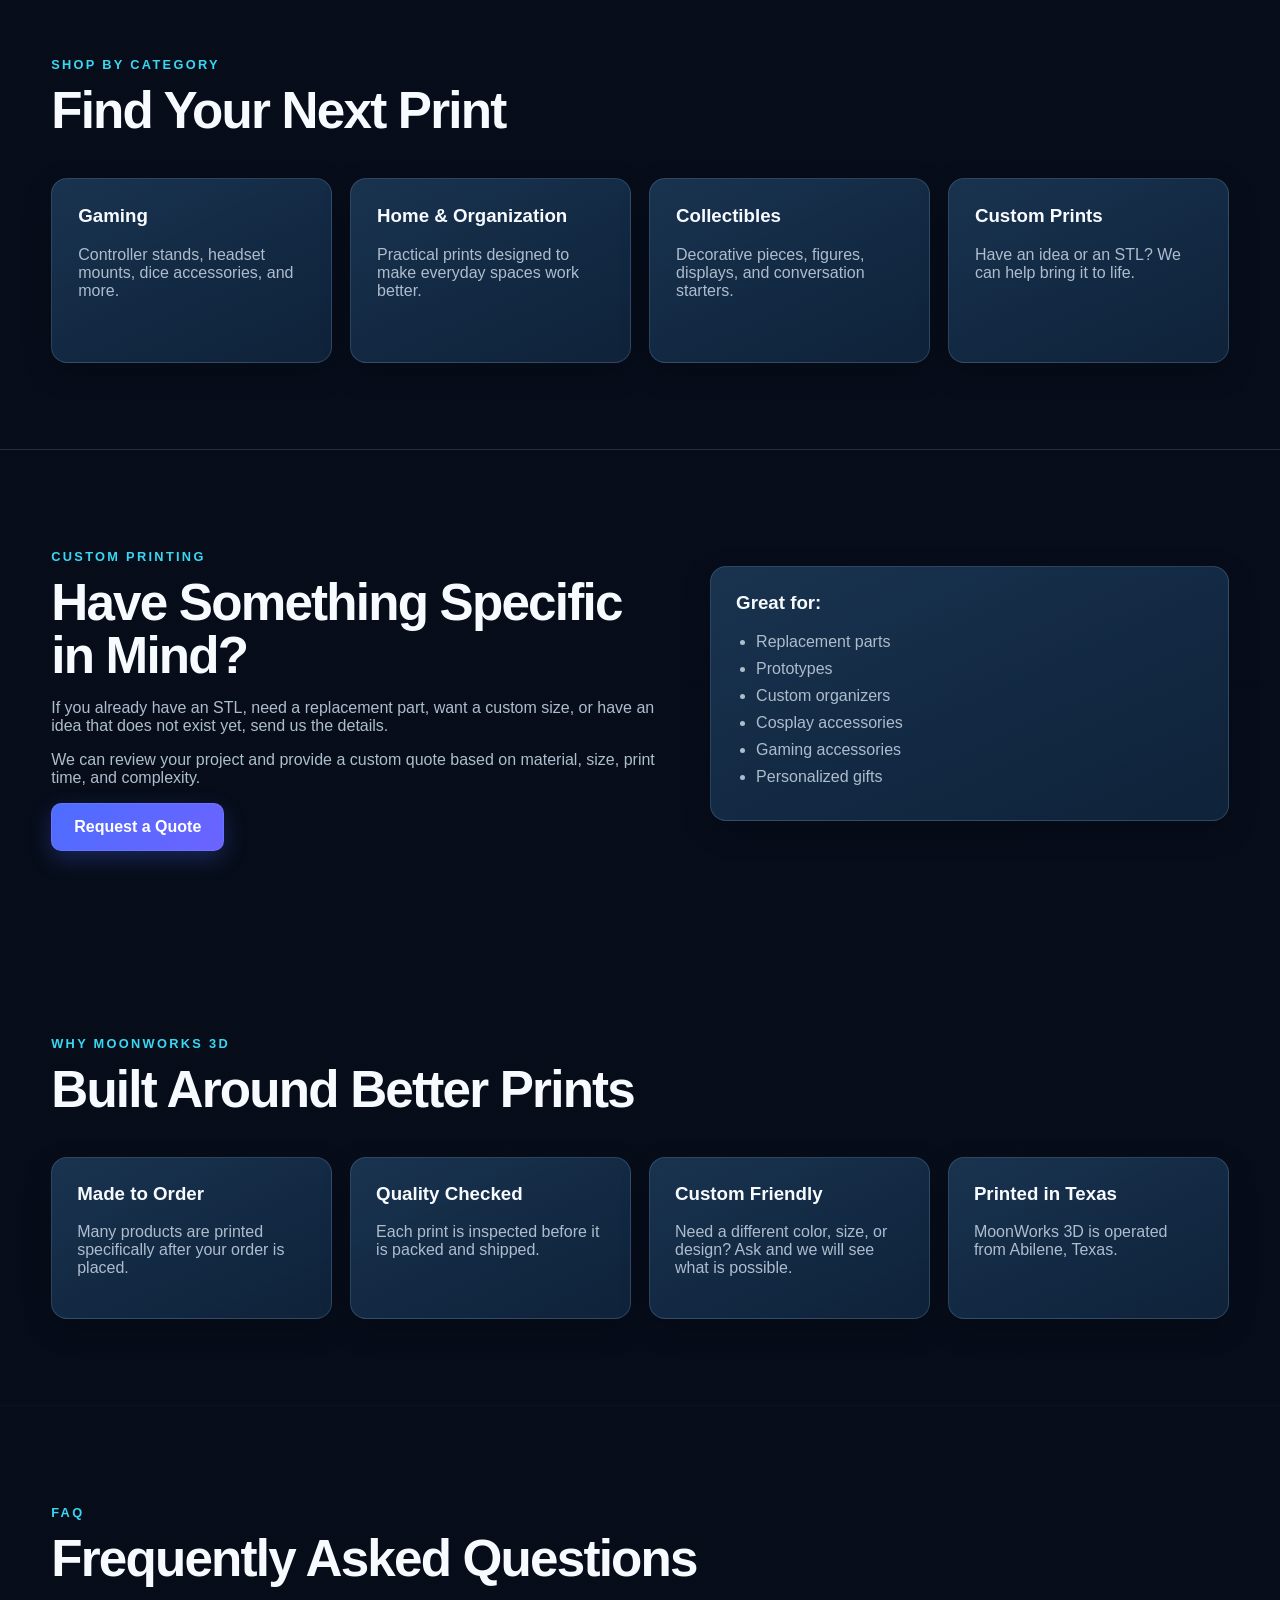
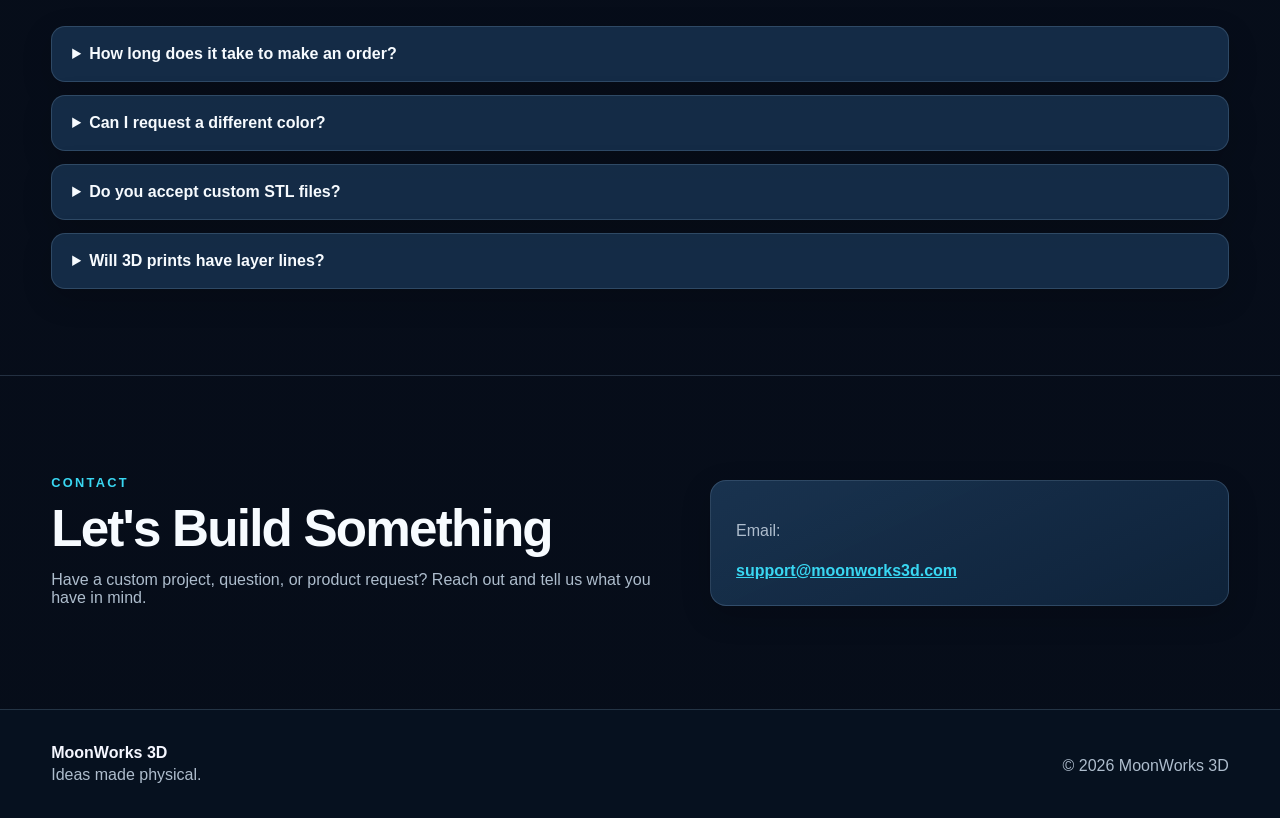
==== commit 6988a3e0: "Add files via upload" ====
--- a/index.html
+++ b/index.html
@@ -18,13 +18,12 @@
 
   <header class="site-header">
     <div class="container nav-wrap">
-
       <a href="#" class="logo">
         MoonWorks <span>3D</span>
       </a>
 
       <nav class="main-nav">
-        <a href="shop.html">Shop</a>        
+        <a href="shop.html">Shop</a>
         <a href="#custom">Custom Prints</a>
         <a href="#about">About</a>
         <a href="#faq">FAQ</a>
@@ -43,7 +42,6 @@
 
     <section class="hero">
       <div class="container hero-grid">
-
         <div class="hero-copy">
 
           <p class="eyebrow">
@@ -65,7 +63,6 @@
             <a href="shop.html" class="button primary">
               Shop Prints
             </a>
-
             <a href="#custom" class="button secondary">
               Request a Custom Print
             </a>
@@ -83,7 +80,6 @@
               <strong>U.S. Shipping</strong>
               <span>Lower 48</span>
             </div>
-
             <div>
               <strong>Custom Work</strong>
               <span>Bring your ideas</span>
@@ -116,7 +112,6 @@
       </div>
     </section>
 
-
     <section class="section" id="shop">
 
       <div class="container">
@@ -143,32 +138,34 @@
 
           <article class="product-card">
 
-            <div class="product-image placeholder">
-              Product Image
+            <div class="product-image">
+              <img
+                src="images/galaxy-neb-green-letters.png"
+                alt="MoonWorks 3D Ribbon Sorter set"
+              >
             </div>
 
             <div class="product-info">
 
               <span class="product-category">
-                Gaming
+                Fiber Splicing Tools
               </span>
 
               <h3>
-                Controller Stand
+                Ribbon Sorter – Set of 2
               </h3>
 
               <p>
-                Clean desktop storage for your
-                favorite controller.
+                Keep fiber-splicing ribbons organized with a numbered
+                two-piece sorter set featuring customizable colors.
               </p>
 
               <div class="product-footer">
-
                 <strong>
-                  $24.99
+                  $10–$12
                 </strong>
 
-                <a href="#" class="small-button">
+                <a href="ribbon-sorter.html" class="small-button">
                   View
                 </a>
 
@@ -181,32 +178,34 @@
 
           <article class="product-card">
 
-            <div class="product-image placeholder">
-              Product Image
+            <div class="product-image">
+              <img
+                src="images/dickosaurus-rex-main.png"
+                alt="Dickosaurus Rex 3D printed novelty dinosaur"
+              >
             </div>
 
             <div class="product-info">
-
               <span class="product-category">
-                Collectibles
+                Novelty Prints
               </span>
 
               <h3>
-                Articulated Display Piece
+                Dickosaurus Rex
               </h3>
 
               <p>
-                Eye-catching articulated print
-                made for display.
+                A ridiculous little prehistoric novelty print,
+                available in three sizes and your choice of color.
               </p>
 
               <div class="product-footer">
 
                 <strong>
-                  $34.99
+                  $5–$18
                 </strong>
 
-                <a href="#" class="small-button">
+                <a href="dickosaurus-rex.html" class="small-button">
                   View
                 </a>
 
@@ -228,7 +227,6 @@
               <span class="product-category">
                 Organization
               </span>
-
               <h3>
                 Custom Organizer
               </h3>
@@ -257,7 +255,6 @@
         </div>
 
       </div>
-
     </section>
 
 
@@ -279,7 +276,6 @@
 
 
         <div class="category-grid">
-
           <a href="#" class="category-card">
             <h3>Gaming</h3>
             <p>
@@ -295,7 +291,6 @@
               everyday spaces work better.
             </p>
           </a>
-
           <a href="#" class="category-card">
             <h3>Collectibles</h3>
             <p>
@@ -317,7 +312,6 @@
       </div>
 
     </section>
-
 
     <section class="section custom-section" id="custom">
 
@@ -338,7 +332,6 @@
             want a custom size, or have an idea that does not exist yet,
             send us the details.
           </p>
-
           <p>
             We can review your project and provide a custom quote
             based on material, size, print time, and complexity.
@@ -356,7 +349,6 @@
           <h3>
             Great for:
           </h3>
-
           <ul>
             <li>Replacement parts</li>
             <li>Prototypes</li>
@@ -382,7 +374,6 @@
           <p class="eyebrow">
             WHY MOONWORKS 3D
           </p>
-
           <h2>
             Built Around Better Prints
           </h2>
@@ -399,7 +390,6 @@
               after your order is placed.
             </p>
           </div>
-
           <div class="benefit">
             <h3>Quality Checked</h3>
             <p>
@@ -415,7 +405,6 @@
               Ask and we will see what is possible.
             </p>
           </div>
-
           <div class="benefit">
             <h3>Printed in Texas</h3>
             <p>
@@ -444,7 +433,6 @@
           <h2>
             Frequently Asked Questions
           </h2>
-
         </div>
 
 
@@ -467,7 +455,6 @@
             <summary>
               Can I request a different color?
             </summary>
-
             <p>
               Yes. Available colors depend on the material
               currently in stock.
@@ -510,7 +497,6 @@
       <div class="container contact-grid">
 
         <div>
-
           <p class="eyebrow">
             CONTACT
           </p>
@@ -538,7 +524,6 @@
           </a>
 
         </div>
-
       </div>
 
     </section>
--- a/styles.css
+++ b/styles.css
@@ -1,12 +1,30 @@
+
 :root {
-  --black: #0b0d10;
-  --graphite: #171b22;
-  --gunmetal: #242a34;
-  --blue: #5865f2;
-  --cyan: #35cfe3;
-  --white: #f5f7fa;
-  --gray: #aab2bf;
-  --border: #343b46;
+  --bg-0: #0b1625;
+  --bg-1: #102238;
+  --bg-2: #16304c;
+  --panel: rgba(16, 36, 58, 0.88);
+  --panel-strong: rgba(12, 29, 48, 0.96);
+  --panel-soft: rgba(28, 56, 86, 0.72);
+  --card: rgba(23, 48, 76, 0.92);
+  --card-hover: rgba(30, 61, 96, 0.98);
+  --blue: #4d6dff;
+  --blue-2: #6c63ff;
+  --cyan: #39d7f2;
+  --cyan-soft: #78e8fb;
+  --white: #f7fbff;
+  --text: #e6eef7;
+  --gray: #aebdcd;
+  --muted: #8295aa;
+  --border: rgba(157, 190, 225, 0.20);
+  --border-strong: rgba(114, 174, 235, 0.34);
+  --shadow: 0 22px 60px rgba(0, 0, 0, 0.28);
+  --shadow-soft: 0 10px 30px rgba(0, 0, 0, 0.18);
+
+  /* Compatibility with the site's existing variable names */
+  --black: var(--bg-0);
+  --graphite: var(--panel);
+  --gunmetal: var(--card);
 }
 
 * {
@@ -19,14 +37,56 @@
 
 body {
   margin: 0;
-  font-family: Arial, Helvetica, sans-serif;
-  background: var(--black);
-  color: var(--white);
-  line-height: 1.6;
+  font-family: 'Inter', sans-serif;
+  color: #f5f7ff;
+  background:
+    linear-gradient(rgba(6, 12, 24, 0.72), rgba(6, 12, 24, 0.82)),
+    url("images/site-bg.png") center center / cover no-repeat fixed;
+  background-color: #08111f;
+}
+
+/* Subtle CSS-only texture */
+body::before {
+  content: "";
+  position: fixed;
+  inset: 0;
+  pointer-events: none;
+  z-index: -1;
+  opacity: 0.34;
+  background-image:
+    repeating-linear-gradient(
+      118deg,
+      rgba(255,255,255,0.018) 0px,
+      rgba(255,255,255,0.018) 1px,
+      transparent 1px,
+      transparent 5px
+    ),
+    repeating-linear-gradient(
+      28deg,
+      rgba(0,0,0,0.025) 0px,
+      rgba(0,0,0,0.025) 1px,
+      transparent 1px,
+      transparent 7px
+    );
+  mix-blend-mode: soft-light;
+}
+
+body::after {
+  content: "";
+  position: fixed;
+  inset: 0;
+  pointer-events: none;
+  z-index: -1;
+  background:
+    radial-gradient(circle at center, transparent 45%, rgba(3, 11, 20, 0.28) 100%);
 }
 
 a {
   color: inherit;
+}
+
+img {
+  max-width: 100%;
 }
 
 .container {
@@ -34,13 +94,16 @@
   margin: 0 auto;
 }
 
+/* HEADER */
 .site-header {
   position: sticky;
   top: 0;
   z-index: 1000;
-  background: rgba(11, 13, 16, 0.96);
+  background: rgba(9, 24, 41, 0.84);
   border-bottom: 1px solid var(--border);
-  backdrop-filter: blur(10px);
+  backdrop-filter: blur(16px);
+  -webkit-backdrop-filter: blur(16px);
+  box-shadow: 0 8px 28px rgba(0, 0, 0, 0.15);
 }
 
 .nav-wrap {
@@ -52,10 +115,11 @@
 }
 
 .logo {
-  font-size: 1.35rem;
-  font-weight: 800;
+  font-size: 1.38rem;
+  font-weight: 900;
   text-decoration: none;
-  letter-spacing: -0.02em;
+  letter-spacing: -0.025em;
+  color: var(--white);
 }
 
 .logo span {
@@ -70,73 +134,78 @@
 .main-nav a {
   text-decoration: none;
   color: var(--gray);
-  font-weight: 600;
+  font-weight: 700;
+  font-size: 0.95rem;
+  transition: 0.2s ease;
 }
 
 .main-nav a:hover {
-  color: var(--white);
+  color: var(--cyan-soft);
 }
 
 .nav-button,
 .button,
 .small-button {
   text-decoration: none;
-  font-weight: 700;
+  font-weight: 800;
   border-radius: 10px;
   transition: 0.2s ease;
 }
 
 .nav-button {
-  padding: 11px 18px;
-  background: var(--blue);
+  padding: 11px 19px;
+  background: linear-gradient(135deg, var(--blue), var(--blue-2));
   color: white;
-}
-
-.nav-button:hover {
-  transform: translateY(-1px);
-}
-
+  box-shadow: 0 8px 24px rgba(77, 109, 255, 0.30);
+}
+
+.nav-button:hover,
+.button.primary:hover,
+.small-button:hover {
+  transform: translateY(-2px);
+  box-shadow: 0 10px 28px rgba(77, 109, 255, 0.38);
+}
+
+/* HERO */
 .hero {
-  background:
-    radial-gradient(circle at 80% 20%, rgba(88, 101, 242, 0.20), transparent 34%),
-    radial-gradient(circle at 15% 30%, rgba(53, 207, 227, 0.10), transparent 30%),
-    var(--black);
-
-  padding: 96px 0 88px;
+  padding: 88px 0 82px;
+  background:
+    transparent;
+  border-bottom: 1px solid var(--border);
 }
 
 .hero-grid {
   display: grid;
-  grid-template-columns: 1.15fr 0.85fr;
-  gap: 56px;
+  grid-template-columns: 1.08fr 0.92fr;
+  gap: 48px;
   align-items: center;
 }
 
 .eyebrow {
   color: var(--cyan);
-  font-size: 0.82rem;
-  font-weight: 800;
-  letter-spacing: 0.16em;
+  font-size: 0.80rem;
+  font-weight: 900;
+  letter-spacing: 0.18em;
   margin-bottom: 12px;
 }
 
 .hero h1 {
   margin: 0;
-  font-size: clamp(3rem, 7vw, 6.5rem);
-  line-height: 0.95;
-  letter-spacing: -0.055em;
-  max-width: 760px;
+  font-size: clamp(3rem, 7vw, 6.2rem);
+  line-height: 0.96;
+  letter-spacing: -0.052em;
+  color: var(--white);
 }
 
 .hero h1 span {
-  color: var(--blue);
+  color: var(--cyan);
 }
 
 .hero-text {
-  margin-top: 26px;
-  max-width: 650px;
-  color: var(--gray);
-  font-size: 1.12rem;
+  margin-top: 24px;
+  max-width: 660px;
+  color: var(--gray);
+  font-size: 1.08rem;
 }
 
 .hero-actions {
@@ -151,38 +220,39 @@
   padding: 14px 22px;
 }
 
-.button.primary {
-  background: var(--blue);
+.button.primary,
+.small-button {
   color: white;
-}
-
-.button.primary:hover {
-  transform: translateY(-2px);
+  background: linear-gradient(135deg, var(--blue), var(--blue-2));
+  border: 1px solid rgba(255,255,255,0.08);
+  box-shadow: 0 8px 22px rgba(77, 109, 255, 0.26);
 }
 
 .button.secondary {
-  border: 1px solid var(--border);
-  color: var(--white);
-  background: transparent;
+  border: 1px solid var(--border-strong);
+  color: var(--white);
+  background: rgba(255, 255, 255, 0.035);
 }
 
 .button.secondary:hover {
   border-color: var(--cyan);
-  color: var(--cyan);
+  color: var(--cyan-soft);
+  background: rgba(53, 207, 227, 0.06);
 }
 
 .hero-highlights {
   display: grid;
   grid-template-columns: repeat(3, 1fr);
-  gap: 16px;
-  margin-top: 42px;
+  gap: 14px;
+  margin-top: 40px;
 }
 
 .hero-highlights div {
   padding: 16px;
   border: 1px solid var(--border);
   border-radius: 12px;
-  background: rgba(255, 255, 255, 0.02);
+  background: rgba(18, 42, 68, 0.58);
+  box-shadow: var(--shadow-soft);
 }
 
 .hero-highlights strong,
@@ -191,31 +261,31 @@
 }
 
 .hero-highlights strong {
-  font-size: 0.95rem;
+  color: var(--white);
+  font-size: 0.94rem;
 }
 
 .hero-highlights span {
   margin-top: 4px;
-  color: var(--gray);
-  font-size: 0.85rem;
+  color: var(--muted);
+  font-size: 0.84rem;
 }
 
 .hero-card {
-  min-height: 460px;
-  border-radius: 26px;
+  min-height: 450px;
+  border-radius: 24px;
   padding: 1px;
-  background: linear-gradient(135deg, var(--blue), var(--cyan));
-  box-shadow: 0 30px 80px rgba(0, 0, 0, 0.35);
+  background: linear-gradient(135deg, rgba(85, 130, 255, 0.95), rgba(53, 207, 227, 0.8));
+  box-shadow: var(--shadow);
 }
 
 .hero-card-inner {
+  min-height: 448px;
   height: 100%;
-  min-height: 458px;
-  border-radius: 25px;
-  background:
-    linear-gradient(rgba(11, 13, 16, 0.78), rgba(11, 13, 16, 0.95)),
-    var(--graphite);
-
+  border-radius: 23px;
+  background:
+    radial-gradient(circle at 50% 25%, rgba(69, 123, 202, 0.20), transparent 45%),
+    linear-gradient(155deg, #102a46, #0d1f34 75%);
   display: flex;
   flex-direction: column;
   align-items: center;
@@ -225,79 +295,107 @@
 }
 
 .print-icon {
-  width: 110px;
-  height: 110px;
+  width: 108px;
+  height: 108px;
   border-radius: 24px;
   display: grid;
   place-items: center;
-
-  font-size: 2.1rem;
+  font-size: 2rem;
   font-weight: 900;
-
   background: linear-gradient(135deg, var(--blue), var(--cyan));
   color: white;
-
   margin-bottom: 26px;
+  box-shadow: 0 16px 40px rgba(61, 160, 230, 0.28);
 }
 
 .hero-card h2 {
   font-size: 2rem;
   margin: 0;
+  color: var(--white);
 }
 
 .hero-card p {
   color: var(--gray);
-  max-width: 260px;
-}
-
+  max-width: 280px;
+}
+
+/* SECTIONS */
 .section {
-  padding: 90px 0;
+  padding: 86px 0;
+  position: relative;
 }
 
 .dark-section {
-  background: var(--graphite);
+  background:
+    transparent;
+  border-top: 1px solid rgba(255,255,255,0.025);
+  border-bottom: 1px solid var(--border);
 }
 
 .section-heading {
-  max-width: 680px;
-  margin-bottom: 42px;
-}
-
+  max-width: 700px;
+  margin-bottom: 40px;
+}
+
+.section-heading h1,
 .section-heading h2,
 .custom-section h2,
 .contact-section h2 {
   margin: 0;
+  color: var(--white);
   font-size: clamp(2rem, 4vw, 3.4rem);
   line-height: 1.05;
   letter-spacing: -0.035em;
 }
 
-.section-heading p:not(.eyebrow) {
-  color: var(--gray);
-}
-
+.section-heading p:not(.eyebrow),
+.custom-section p:not(.eyebrow),
+.contact-section p:not(.eyebrow) {
+  color: var(--gray);
+}
+
+/* PRODUCT GRID */
 .product-grid {
   display: grid;
   grid-template-columns: repeat(3, 1fr);
-  gap: 24px;
+  gap: 22px;
 }
 
 .product-card {
-  background: var(--graphite);
+  background:
+    linear-gradient(180deg, rgba(29, 59, 92, 0.95), rgba(17, 39, 64, 0.96));
   border: 1px solid var(--border);
-  border-radius: 18px;
+  border-radius: 16px;
   overflow: hidden;
+  box-shadow: var(--shadow-soft);
+  transition: transform 0.22s ease, border-color 0.22s ease, background 0.22s ease;
+}
+
+.product-card:hover {
+  transform: translateY(-4px);
+  border-color: var(--border-strong);
+  background:
+    linear-gradient(180deg, rgba(34, 69, 108, 0.98), rgba(20, 45, 74, 0.98));
 }
 
 .product-image {
   aspect-ratio: 4 / 3;
   display: grid;
   place-items: center;
-  background:
-    linear-gradient(135deg, rgba(88, 101, 242, 0.22), rgba(53, 207, 227, 0.08)),
-    var(--gunmetal);
+  overflow: hidden;
+  background:
+    radial-gradient(circle at 50% 25%, rgba(89, 152, 224, 0.20), transparent 48%),
+    linear-gradient(145deg, #2a4563, #162b45);
   color: var(--gray);
   font-weight: 700;
+  border-bottom: 1px solid var(--border);
+}
+
+.product-image img {
+  width: 100%;
+  height: 100%;
+  object-fit: cover;
+  display: block;
 }
 
 .product-info {
@@ -306,15 +404,16 @@
 
 .product-category {
   color: var(--cyan);
-  font-size: 0.76rem;
-  font-weight: 800;
+  font-size: 0.74rem;
+  font-weight: 900;
   text-transform: uppercase;
-  letter-spacing: 0.12em;
+  letter-spacing: 0.13em;
 }
 
 .product-info h3 {
-  margin: 8px 0 8px;
-  font-size: 1.35rem;
+  margin: 8px 0;
+  color: var(--white);
+  font-size: 1.3rem;
 }
 
 .product-info p {
@@ -325,71 +424,76 @@
   display: flex;
   justify-content: space-between;
   align-items: center;
-  margin-top: 20px;
+  gap: 14px;
+  margin-top: 18px;
 }
 
 .product-footer strong {
-  font-size: 1.2rem;
+  color: var(--cyan-soft);
+  font-size: 1.22rem;
 }
 
 .small-button {
   padding: 9px 14px;
-  background: var(--blue);
-  color: white;
-}
-
+}
+
+/* CATEGORY + INFO CARDS */
 .category-grid {
   display: grid;
   grid-template-columns: repeat(4, 1fr);
-  gap: 20px;
-}
-
-.category-card {
-  text-decoration: none;
-  padding: 26px;
-  border: 1px solid var(--border);
-  border-radius: 16px;
-  background: var(--gunmetal);
-  min-height: 190px;
-}
-
-.category-card:hover {
-  border-color: var(--blue);
-  transform: translateY(-2px);
-}
-
-.category-card h3 {
-  margin-top: 0;
-  font-size: 1.35rem;
-}
-
-.category-card p {
-  color: var(--gray);
-}
-
-.custom-grid,
-.contact-grid {
-  display: grid;
-  grid-template-columns: 1.1fr 0.9fr;
-  gap: 54px;
-  align-items: center;
-}
-
-.custom-section p:not(.eyebrow),
-.contact-section p:not(.eyebrow) {
-  color: var(--gray);
-}
-
+  gap: 18px;
+}
+
+.category-card,
+.benefit,
 .custom-box,
 .contact-card {
   border: 1px solid var(--border);
-  background: var(--graphite);
-  border-radius: 18px;
-  padding: 30px;
-}
-
+  border-radius: 16px;
+  background:
+    linear-gradient(155deg, rgba(29, 59, 91, 0.82), rgba(16, 37, 61, 0.90));
+  box-shadow: var(--shadow-soft);
+}
+
+.category-card {
+  min-height: 185px;
+  padding: 26px;
+  text-decoration: none;
+  transition: 0.2s ease;
+}
+
+.category-card:hover {
+  transform: translateY(-3px);
+  border-color: var(--cyan);
+  background:
+    linear-gradient(155deg, rgba(34, 70, 108, 0.92), rgba(18, 44, 72, 0.96));
+}
+
+.category-card h3,
+.benefit h3,
 .custom-box h3 {
+  color: var(--white);
   margin-top: 0;
+}
+
+.category-card p,
+.benefit p,
+.custom-box li {
+  color: var(--gray);
+}
+
+.custom-grid,
+.contact-grid {
+  display: grid;
+  grid-template-columns: 1.08fr 0.92fr;
+  gap: 50px;
+  align-items: center;
+}
+
+.custom-box,
+.contact-card,
+.benefit {
+  padding: 25px;
 }
 
 .custom-box ul {
@@ -398,46 +502,33 @@
 }
 
 .custom-box li {
-  margin: 10px 0;
-  color: var(--gray);
+  margin: 9px 0;
 }
 
 .benefit-grid {
   display: grid;
   grid-template-columns: repeat(4, 1fr);
-  gap: 20px;
-}
-
-.benefit {
-  padding: 24px;
-  border-radius: 16px;
-  border: 1px solid var(--border);
-  background: var(--graphite);
-}
-
-.benefit h3 {
-  margin-top: 0;
-}
-
-.benefit p {
-  color: var(--gray);
-}
-
+  gap: 18px;
+}
+
+/* FAQ */
 .faq-list {
   display: grid;
-  gap: 14px;
+  gap: 13px;
 }
 
 details {
   border: 1px solid var(--border);
   border-radius: 14px;
   padding: 18px 20px;
-  background: var(--gunmetal);
+  background: rgba(24, 52, 82, 0.80);
+  box-shadow: var(--shadow-soft);
 }
 
 summary {
   cursor: pointer;
-  font-weight: 700;
+  font-weight: 800;
+  color: var(--white);
 }
 
 details p {
@@ -449,18 +540,15 @@
   display: inline-block;
   margin-top: 6px;
   color: var(--cyan);
-  font-weight: 700;
-}
-
-.small-note {
-  font-size: 0.85rem;
-  margin-top: 20px;
-}
-
+  font-weight: 800;
+}
+
+/* FOOTER */
 .site-footer {
   border-top: 1px solid var(--border);
-  background: #080a0d;
+  background: rgba(7, 19, 32, 0.88);
   padding: 34px 0;
+  backdrop-filter: blur(10px);
 }
 
 .footer-wrap {
@@ -475,6 +563,120 @@
   margin: 4px 0 0;
 }
 
+/* PRODUCT PAGE OVERRIDES — these beat the inline page styles */
+.product-page {
+  padding: 64px 0 80px !important;
+  background:
+    transparent;
+}
+
+.product-layout {
+  grid-template-columns: 1.08fr 0.92fr !important;
+  gap: 50px !important;
+}
+
+.main-product-image {
+  width: 100% !important;
+  aspect-ratio: 1 / 1 !important;
+  object-fit: contain !important;
+  background: linear-gradient(145deg, #eef3f7, #dbe4eb) !important;
+  border-radius: 16px !important;
+  padding: 16px !important;
+  border: 1px solid rgba(255,255,255,0.16) !important;
+  box-shadow: var(--shadow) !important;
+}
+
+.thumbnail-row {
+  grid-template-columns: repeat(4, 1fr) !important;
+  gap: 12px !important;
+  margin-top: 14px !important;
+}
+
+.thumbnail-row img {
+  background: #e9eff4 !important;
+  border: 2px solid rgba(255,255,255,0.08) !important;
+  border-radius: 10px !important;
+  padding: 4px !important;
+}
+
+.thumbnail-row img:hover {
+  border-color: var(--cyan) !important;
+}
+
+.product-details {
+  padding: 10px 0;
+}
+
+.product-details h1 {
+  color: var(--white) !important;
+  font-size: clamp(2.2rem, 4vw, 3rem) !important;
+  line-height: 1.05 !important;
+}
+
+.price {
+  color: var(--cyan) !important;
+  font-size: 2rem !important;
+  margin: 12px 0 18px !important;
+}
+
+.product-description {
+  color: var(--gray) !important;
+}
+
+.option-group {
+  margin-top: 18px !important;
+}
+
+.option-group label {
+  color: var(--white) !important;
+}
+
+.option-group select,
+.option-group input {
+  background: rgba(18, 43, 70, 0.90) !important;
+  color: var(--white) !important;
+  border: 1px solid var(--border-strong) !important;
+  border-radius: 8px !important;
+  outline: none !important;
+}
+
+.option-group select:focus,
+.option-group input:focus {
+  border-color: var(--cyan) !important;
+  box-shadow: 0 0 0 3px rgba(53, 207, 227, 0.10) !important;
+}
+
+.product-note {
+  color: var(--gray) !important;
+  background: rgba(22, 49, 79, 0.80) !important;
+  border: 1px solid var(--border) !important;
+  border-radius: 12px !important;
+}
+
+.product-note strong {
+  color: var(--white);
+}
+
+.product-info-section {
+  margin-top: 64px !important;
+}
+
+.product-info-section .benefit {
+  background:
+    linear-gradient(155deg, rgba(31, 64, 100, 0.84), rgba(18, 42, 68, 0.92)) !important;
+}
+
+/* Utility polish */
+::selection {
+  background: rgba(53, 207, 227, 0.28);
+  color: white;
+}
+
+input::placeholder {
+  color: #7f92a8;
+}
+
+/* RESPONSIVE */
 @media (max-width: 900px) {
   .main-nav {
     display: none;
@@ -482,8 +684,9 @@
 
   .hero-grid,
   .custom-grid,
-  .contact-grid {
-    grid-template-columns: 1fr;
+  .contact-grid,
+  .product-layout {
+    grid-template-columns: 1fr !important;
   }
 
   .product-grid {
@@ -495,12 +698,9 @@
     grid-template-columns: 1fr 1fr;
   }
 
-  .hero-card {
+  .hero-card,
+  .hero-card-inner {
     min-height: 340px;
-  }
-
-  .hero-card-inner {
-    min-height: 338px;
   }
 }
 
@@ -510,7 +710,7 @@
   }
 
   .hero {
-    padding-top: 72px;
+    padding-top: 68px;
   }
 
   .hero-highlights,
@@ -525,12 +725,16 @@
   }
 
   .button {
+    width: 100%;
     text-align: center;
-    width: 100%;
   }
 
   .footer-wrap {
     flex-direction: column;
     align-items: flex-start;
   }
-}
+
+  .thumbnail-row {
+    grid-template-columns: repeat(4, 1fr) !important;
+  }
+}
